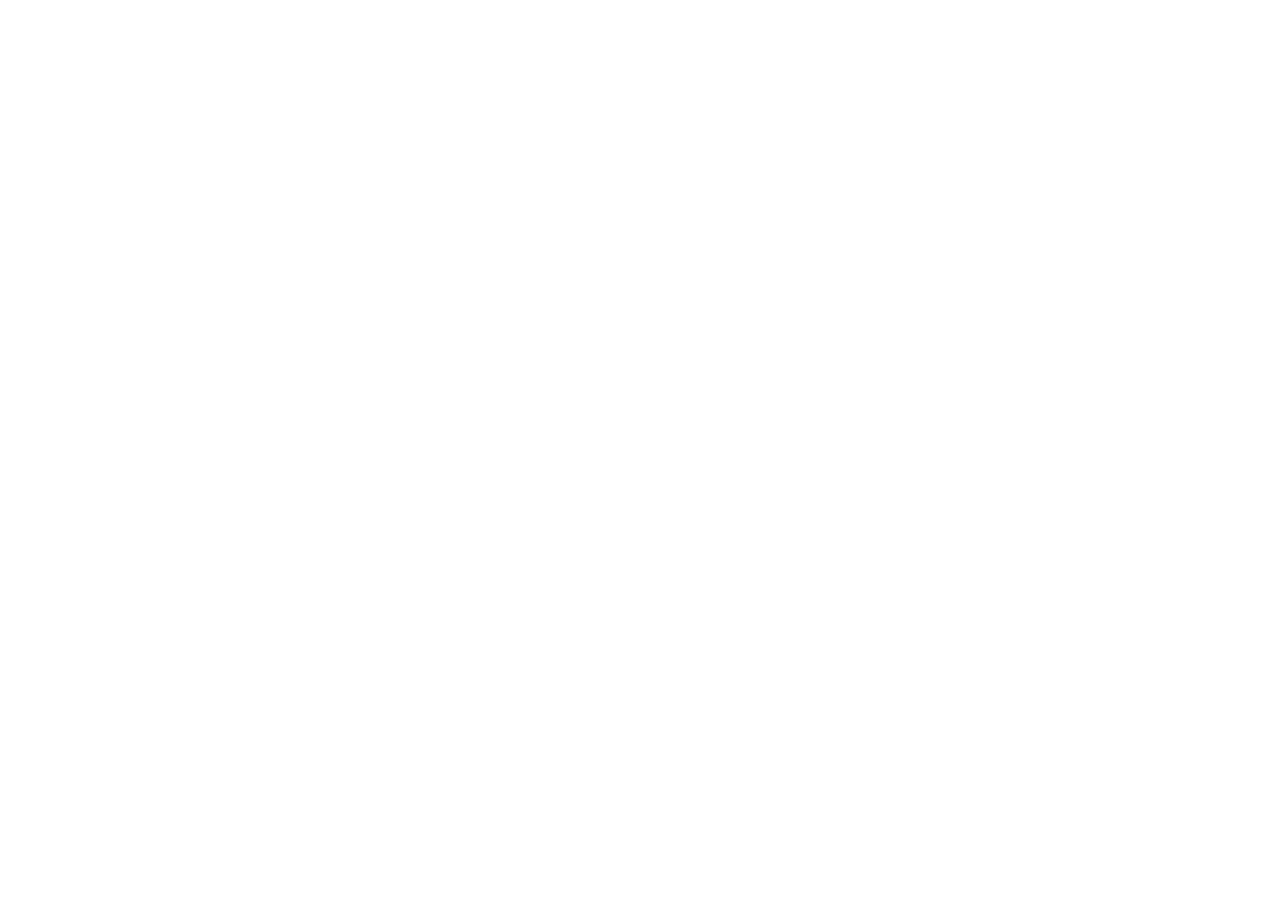
==== index.html @ 900e6003 "初始化项目" ====
<!DOCTYPE html>
<html lang="en">
<head>
    <meta charset="UTF-8">
    <meta http-equiv="X-UA-Compatible" content="IE=edge">
    <meta name="viewport" content="width=device-width, initial-scale=1.0">
    <title>index</title>
</head>
<body>
    
</body>
</html>
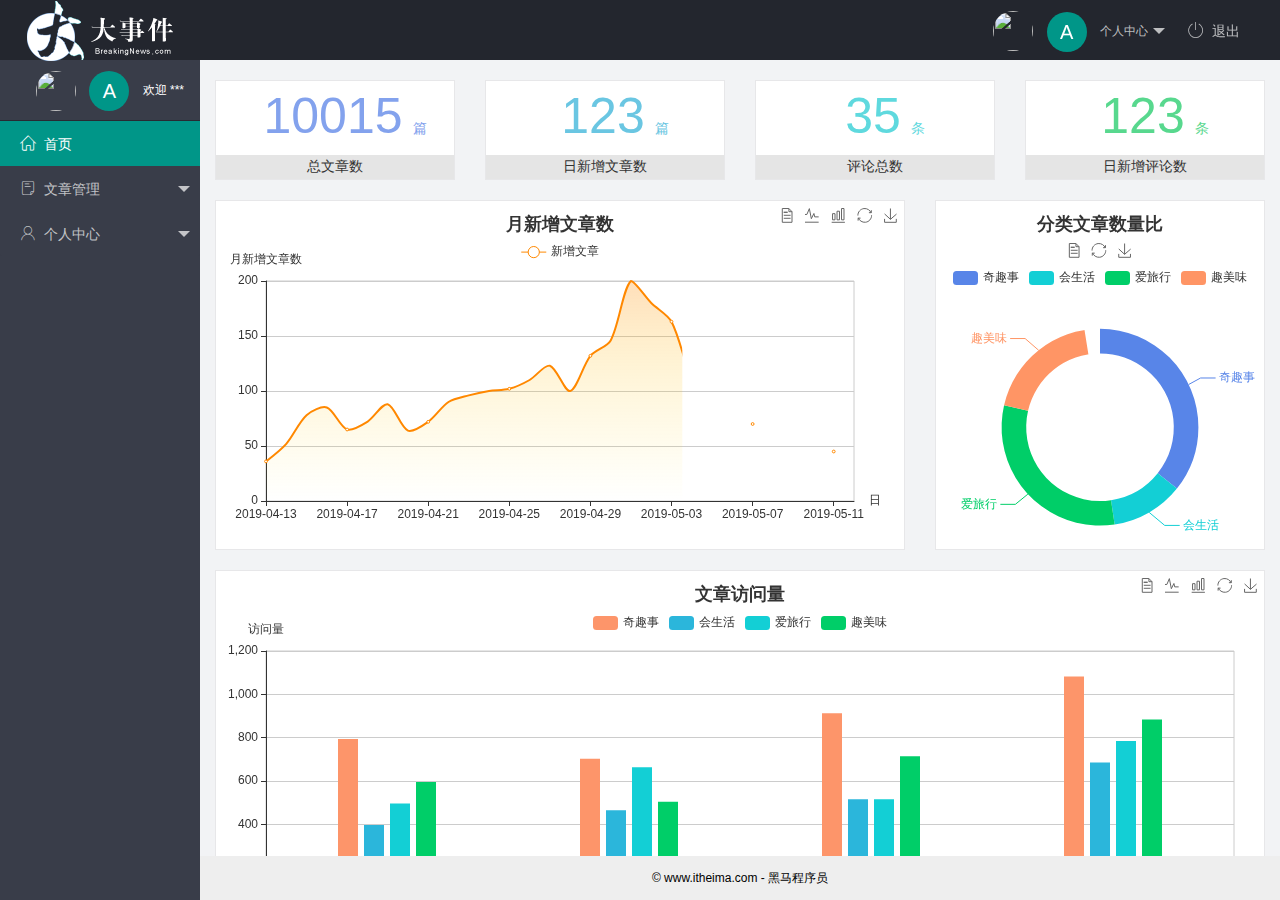
==== commit 14df0c44: "完成用户信息获取" ====
--- a/index.html
+++ b/index.html
@@ -1,12 +1,110 @@
 <!DOCTYPE html>
 <html lang="en">
+
 <head>
-    <meta charset="UTF-8">
-    <meta http-equiv="X-UA-Compatible" content="IE=edge">
-    <meta name="viewport" content="width=device-width, initial-scale=1.0">
-    <title>index</title>
+    <meta charset="UTF-8" />
+    <meta name="viewport" content="width=device-width, initial-scale=1.0" />
+    <title>后台主页</title>
+    <!-- 导入 layui 的样式表 -->
+    <link rel="stylesheet" href="/assets/lib/layui/css/layui.css" />
+    <!-- 引入自己的样式文件 -->
+    <link rel="stylesheet" href="./assets/css/index.css">
+    <!-- 导入第三方图标库 -->
+    <link rel="stylesheet" href="/assets/fonts/iconfont.css" />
 </head>
-<body>
-    
+
+<body class="layui-layout-body">
+    <div class="layui-layout layui-layout-admin">
+        <div class="layui-header">
+            <div class="layui-logo">
+                <img src="/assets/images/logo.png" alt="" />
+            </div>
+            <!-- 头部区域（可配合layui已有的水平导航） -->
+            <ul class="layui-nav layui-layout-right">
+                <li class="layui-nav-item">
+                    <!-- 右侧导航栏上面头像 -->
+                    <a href="javascript:;" class="userinfo">
+                        <img src="http://t.cn/RCzsdCq" class="layui-nav-img" />
+                        <span class="text-avatar">A</span>
+                        个人中心
+                    </a>
+                    <dl class="layui-nav-child">
+                        <dd><a href="">基本资料</a></dd>
+                        <dd><a href="">更换头像</a></dd>
+                        <dd><a href="">重置密码</a></dd>
+                    </dl>
+                </li>
+                <li class="layui-nav-item"><a href="javascript:;" id="exit"><span class="iconfont icon-tuichu"></span>退出</a></li>
+            </ul>
+        </div>
+
+        <div class="layui-side layui-bg-black">
+            <div class="layui-side-scroll">
+                <!-- 左侧侧边栏上面头像 -->
+                <div class="userinfo">
+                    <img src="http://t.cn/RCzsdCq" class="layui-nav-img" />
+                    <span class="text-avatar">A</span>
+                    <span id="welcome">欢迎 ***</span>
+                </div>
+                <!-- 左侧导航区域（可配合layui已有的垂直导航） -->
+                <ul class="layui-nav layui-nav-tree " lay-shrink='all'>
+                    <!-- layui-this 默认选中 -->
+                    <li class="layui-nav-item layui-this">
+                        <a href="./home/dashboard.html" target="fm"><span class="iconfont icon-home"></span>首页</a>
+                    </li>
+                    <li class="layui-nav-item">
+                        <a class="" href="javascript:;"><span class="iconfont icon-16"></span>文章管理</a>
+                        <dl class="layui-nav-child">
+                            <dd>
+                                <a href="javascript:;"><i class="layui-icon layui-icon-app"></i>文章类别</a>
+                            </dd>
+                            <dd>
+                                <a href="javascript:;"><i class="layui-icon layui-icon-template-1"></i>文章列表</a>
+                            </dd>
+                            <dd>
+                                <a href="javascript:;"><i class="layui-icon layui-icon-release"></i>发布文章</a>
+                            </dd>
+                        </dl>
+                    </li>
+                    <li class="layui-nav-item">
+                        <a href="javascript:;"><span class="iconfont icon-user"></span>个人中心</a>
+                        <dl class="layui-nav-child">
+                            <dd>
+                                <a href="javascript:;"><i class="layui-icon layui-icon-form"></i>基本资料</a>
+                            </dd>
+                            <dd>
+                                <a href="javascript:;"><i class="layui-icon layui-icon-face-surprised"></i>更换头像</a>
+                            </dd>
+                            <dd>
+                                <a href="javascript:;"><i class="layui-icon layui-icon-util"></i>重置密码</a>
+                            </dd>
+                        </dl>
+                    </li>
+                </ul>
+            </div>
+        </div>
+
+        <div class="layui-body">
+            <!-- 内容主体区域 -->
+            <!-- 指定默认的打开页面  ./home/dashboard.html-->
+            <iframe src="./home/dashboard.html" name="fm" frameborder="0"></iframe>
+        </div>
+
+        <div class="layui-footer">
+            <!-- 底部固定区域 -->
+            © www.itheima.com - 黑马程序员
+        </div>
+    </div>
+    <!-- 导入 layui 的JS文件 -->
+    <script src="/assets/lib/layui/layui.all.js"></script>
+    <!-- 导入 jQuery -->
+    <script src="./assets/lib/jquery.js"></script>
+    <!-- 导入baseAPI  -->
+    <script src="./assets/js/baseAPI.js"></script>
+    <!-- 调用身份信息过期配置 -->
+    <script src="./assets/js/locaSetTime.js"></script>
+    <!-- 导入自己的 js -->
+    <script src="./assets/js/index.js"></script>
 </body>
+
 </html>--- a/assets/lib/layui/css/layui.css
+++ b/assets/lib/layui/css/layui.css
@@ -0,0 +1,2 @@
+/** layui-v2.5.5 MIT License By https://www.layui.com */
+ .layui-inline,img{display:inline-block;vertical-align:middle}h1,h2,h3,h4,h5,h6{font-weight:400}.layui-edge,.layui-header,.layui-inline,.layui-main{position:relative}.layui-body,.layui-edge,.layui-elip{overflow:hidden}.layui-btn,.layui-edge,.layui-inline,img{vertical-align:middle}.layui-btn,.layui-disabled,.layui-icon,.layui-unselect{-moz-user-select:none;-webkit-user-select:none;-ms-user-select:none}.layui-elip,.layui-form-checkbox span,.layui-form-pane .layui-form-label{text-overflow:ellipsis;white-space:nowrap}.layui-breadcrumb,.layui-tree-btnGroup{visibility:hidden}blockquote,body,button,dd,div,dl,dt,form,h1,h2,h3,h4,h5,h6,input,li,ol,p,pre,td,textarea,th,ul{margin:0;padding:0;-webkit-tap-highlight-color:rgba(0,0,0,0)}a:active,a:hover{outline:0}img{border:none}li{list-style:none}table{border-collapse:collapse;border-spacing:0}h4,h5,h6{font-size:100%}button,input,optgroup,option,select,textarea{font-family:inherit;font-size:inherit;font-style:inherit;font-weight:inherit;outline:0}pre{white-space:pre-wrap;white-space:-moz-pre-wrap;white-space:-pre-wrap;white-space:-o-pre-wrap;word-wrap:break-word}body{line-height:24px;font:14px Helvetica Neue,Helvetica,PingFang SC,Tahoma,Arial,sans-serif}hr{height:1px;margin:10px 0;border:0;clear:both}a{color:#333;text-decoration:none}a:hover{color:#777}a cite{font-style:normal;*cursor:pointer}.layui-border-box,.layui-border-box *{box-sizing:border-box}.layui-box,.layui-box *{box-sizing:content-box}.layui-clear{clear:both;*zoom:1}.layui-clear:after{content:'\20';clear:both;*zoom:1;display:block;height:0}.layui-inline{*display:inline;*zoom:1}.layui-edge{display:inline-block;width:0;height:0;border-width:6px;border-style:dashed;border-color:transparent}.layui-edge-top{top:-4px;border-bottom-color:#999;border-bottom-style:solid}.layui-edge-right{border-left-color:#999;border-left-style:solid}.layui-edge-bottom{top:2px;border-top-color:#999;border-top-style:solid}.layui-edge-left{border-right-color:#999;border-right-style:solid}.layui-disabled,.layui-disabled:hover{color:#d2d2d2!important;cursor:not-allowed!important}.layui-circle{border-radius:100%}.layui-show{display:block!important}.layui-hide{display:none!important}@font-face{font-family:layui-icon;src:url(../font/iconfont.eot?v=250);src:url(../font/iconfont.eot?v=250#iefix) format('embedded-opentype'),url(../font/iconfont.woff2?v=250) format('woff2'),url(../font/iconfont.woff?v=250) format('woff'),url(../font/iconfont.ttf?v=250) format('truetype'),url(../font/iconfont.svg?v=250#layui-icon) format('svg')}.layui-icon{font-family:layui-icon!important;font-size:16px;font-style:normal;-webkit-font-smoothing:antialiased;-moz-osx-font-smoothing:grayscale}.layui-icon-reply-fill:before{content:"\e611"}.layui-icon-set-fill:before{content:"\e614"}.layui-icon-menu-fill:before{content:"\e60f"}.layui-icon-search:before{content:"\e615"}.layui-icon-share:before{content:"\e641"}.layui-icon-set-sm:before{content:"\e620"}.layui-icon-engine:before{content:"\e628"}.layui-icon-close:before{content:"\1006"}.layui-icon-close-fill:before{content:"\1007"}.layui-icon-chart-screen:before{content:"\e629"}.layui-icon-star:before{content:"\e600"}.layui-icon-circle-dot:before{content:"\e617"}.layui-icon-chat:before{content:"\e606"}.layui-icon-release:before{content:"\e609"}.layui-icon-list:before{content:"\e60a"}.layui-icon-chart:before{content:"\e62c"}.layui-icon-ok-circle:before{content:"\1005"}.layui-icon-layim-theme:before{content:"\e61b"}.layui-icon-table:before{content:"\e62d"}.layui-icon-right:before{content:"\e602"}.layui-icon-left:before{content:"\e603"}.layui-icon-cart-simple:before{content:"\e698"}.layui-icon-face-cry:before{content:"\e69c"}.layui-icon-face-smile:before{content:"\e6af"}.layui-icon-survey:before{content:"\e6b2"}.layui-icon-tree:before{content:"\e62e"}.layui-icon-upload-circle:before{content:"\e62f"}.layui-icon-add-circle:before{content:"\e61f"}.layui-icon-download-circle:before{content:"\e601"}.layui-icon-templeate-1:before{content:"\e630"}.layui-icon-util:before{content:"\e631"}.layui-icon-face-surprised:before{content:"\e664"}.layui-icon-edit:before{content:"\e642"}.layui-icon-speaker:before{content:"\e645"}.layui-icon-down:before{content:"\e61a"}.layui-icon-file:before{content:"\e621"}.layui-icon-layouts:before{content:"\e632"}.layui-icon-rate-half:before{content:"\e6c9"}.layui-icon-add-circle-fine:before{content:"\e608"}.layui-icon-prev-circle:before{content:"\e633"}.layui-icon-read:before{content:"\e705"}.layui-icon-404:before{content:"\e61c"}.layui-icon-carousel:before{content:"\e634"}.layui-icon-help:before{content:"\e607"}.layui-icon-code-circle:before{content:"\e635"}.layui-icon-water:before{content:"\e636"}.layui-icon-username:before{content:"\e66f"}.layui-icon-find-fill:before{content:"\e670"}.layui-icon-about:before{content:"\e60b"}.layui-icon-location:before{content:"\e715"}.layui-icon-up:before{content:"\e619"}.layui-icon-pause:before{content:"\e651"}.layui-icon-date:before{content:"\e637"}.layui-icon-layim-uploadfile:before{content:"\e61d"}.layui-icon-delete:before{content:"\e640"}.layui-icon-play:before{content:"\e652"}.layui-icon-top:before{content:"\e604"}.layui-icon-friends:before{content:"\e612"}.layui-icon-refresh-3:before{content:"\e9aa"}.layui-icon-ok:before{content:"\e605"}.layui-icon-layer:before{content:"\e638"}.layui-icon-face-smile-fine:before{content:"\e60c"}.layui-icon-dollar:before{content:"\e659"}.layui-icon-group:before{content:"\e613"}.layui-icon-layim-download:before{content:"\e61e"}.layui-icon-picture-fine:before{content:"\e60d"}.layui-icon-link:before{content:"\e64c"}.layui-icon-diamond:before{content:"\e735"}.layui-icon-log:before{content:"\e60e"}.layui-icon-rate-solid:before{content:"\e67a"}.layui-icon-fonts-del:before{content:"\e64f"}.layui-icon-unlink:before{content:"\e64d"}.layui-icon-fonts-clear:before{content:"\e639"}.layui-icon-triangle-r:before{content:"\e623"}.layui-icon-circle:before{content:"\e63f"}.layui-icon-radio:before{content:"\e643"}.layui-icon-align-center:before{content:"\e647"}.layui-icon-align-right:before{content:"\e648"}.layui-icon-align-left:before{content:"\e649"}.layui-icon-loading-1:before{content:"\e63e"}.layui-icon-return:before{content:"\e65c"}.layui-icon-fonts-strong:before{content:"\e62b"}.layui-icon-upload:before{content:"\e67c"}.layui-icon-dialogue:before{content:"\e63a"}.layui-icon-video:before{content:"\e6ed"}.layui-icon-headset:before{content:"\e6fc"}.layui-icon-cellphone-fine:before{content:"\e63b"}.layui-icon-add-1:before{content:"\e654"}.layui-icon-face-smile-b:before{content:"\e650"}.layui-icon-fonts-html:before{content:"\e64b"}.layui-icon-form:before{content:"\e63c"}.layui-icon-cart:before{content:"\e657"}.layui-icon-camera-fill:before{content:"\e65d"}.layui-icon-tabs:before{content:"\e62a"}.layui-icon-fonts-code:before{content:"\e64e"}.layui-icon-fire:before{content:"\e756"}.layui-icon-set:before{content:"\e716"}.layui-icon-fonts-u:before{content:"\e646"}.layui-icon-triangle-d:before{content:"\e625"}.layui-icon-tips:before{content:"\e702"}.layui-icon-picture:before{content:"\e64a"}.layui-icon-more-vertical:before{content:"\e671"}.layui-icon-flag:before{content:"\e66c"}.layui-icon-loading:before{content:"\e63d"}.layui-icon-fonts-i:before{content:"\e644"}.layui-icon-refresh-1:before{content:"\e666"}.layui-icon-rmb:before{content:"\e65e"}.layui-icon-home:before{content:"\e68e"}.layui-icon-user:before{content:"\e770"}.layui-icon-notice:before{content:"\e667"}.layui-icon-login-weibo:before{content:"\e675"}.layui-icon-voice:before{content:"\e688"}.layui-icon-upload-drag:before{content:"\e681"}.layui-icon-login-qq:before{content:"\e676"}.layui-icon-snowflake:before{content:"\e6b1"}.layui-icon-file-b:before{content:"\e655"}.layui-icon-template:before{content:"\e663"}.layui-icon-auz:before{content:"\e672"}.layui-icon-console:before{content:"\e665"}.layui-icon-app:before{content:"\e653"}.layui-icon-prev:before{content:"\e65a"}.layui-icon-website:before{content:"\e7ae"}.layui-icon-next:before{content:"\e65b"}.layui-icon-component:before{content:"\e857"}.layui-icon-more:before{content:"\e65f"}.layui-icon-login-wechat:before{content:"\e677"}.layui-icon-shrink-right:before{content:"\e668"}.layui-icon-spread-left:before{content:"\e66b"}.layui-icon-camera:before{content:"\e660"}.layui-icon-note:before{content:"\e66e"}.layui-icon-refresh:before{content:"\e669"}.layui-icon-female:before{content:"\e661"}.layui-icon-male:before{content:"\e662"}.layui-icon-password:before{content:"\e673"}.layui-icon-senior:before{content:"\e674"}.layui-icon-theme:before{content:"\e66a"}.layui-icon-tread:before{content:"\e6c5"}.layui-icon-praise:before{content:"\e6c6"}.layui-icon-star-fill:before{content:"\e658"}.layui-icon-rate:before{content:"\e67b"}.layui-icon-template-1:before{content:"\e656"}.layui-icon-vercode:before{content:"\e679"}.layui-icon-cellphone:before{content:"\e678"}.layui-icon-screen-full:before{content:"\e622"}.layui-icon-screen-restore:before{content:"\e758"}.layui-icon-cols:before{content:"\e610"}.layui-icon-export:before{content:"\e67d"}.layui-icon-print:before{content:"\e66d"}.layui-icon-slider:before{content:"\e714"}.layui-icon-addition:before{content:"\e624"}.layui-icon-subtraction:before{content:"\e67e"}.layui-icon-service:before{content:"\e626"}.layui-icon-transfer:before{content:"\e691"}.layui-main{width:1140px;margin:0 auto}.layui-header{z-index:1000;height:60px}.layui-header a:hover{transition:all .5s;-webkit-transition:all .5s}.layui-side{position:fixed;left:0;top:0;bottom:0;z-index:999;width:200px;overflow-x:hidden}.layui-side-scroll{position:relative;width:220px;height:100%;overflow-x:hidden}.layui-body{position:absolute;left:200px;right:0;top:0;bottom:0;z-index:998;width:auto;overflow-y:auto;box-sizing:border-box}.layui-layout-body{overflow:hidden}.layui-layout-admin .layui-header{background-color:#23262E}.layui-layout-admin .layui-side{top:60px;width:200px;overflow-x:hidden}.layui-layout-admin .layui-body{position:fixed;top:60px;bottom:44px}.layui-layout-admin .layui-main{width:auto;margin:0 15px}.layui-layout-admin .layui-footer{position:fixed;left:200px;right:0;bottom:0;height:44px;line-height:44px;padding:0 15px;background-color:#eee}.layui-layout-admin .layui-logo{position:absolute;left:0;top:0;width:200px;height:100%;line-height:60px;text-align:center;color:#009688;font-size:16px}.layui-layout-admin .layui-header .layui-nav{background:0 0}.layui-layout-left{position:absolute!important;left:200px;top:0}.layui-layout-right{position:absolute!important;right:0;top:0}.layui-container{position:relative;margin:0 auto;padding:0 15px;box-sizing:border-box}.layui-fluid{position:relative;margin:0 auto;padding:0 15px}.layui-row:after,.layui-row:before{content:'';display:block;clear:both}.layui-col-lg1,.layui-col-lg10,.layui-col-lg11,.layui-col-lg12,.layui-col-lg2,.layui-col-lg3,.layui-col-lg4,.layui-col-lg5,.layui-col-lg6,.layui-col-lg7,.layui-col-lg8,.layui-col-lg9,.layui-col-md1,.layui-col-md10,.layui-col-md11,.layui-col-md12,.layui-col-md2,.layui-col-md3,.layui-col-md4,.layui-col-md5,.layui-col-md6,.layui-col-md7,.layui-col-md8,.layui-col-md9,.layui-col-sm1,.layui-col-sm10,.layui-col-sm11,.layui-col-sm12,.layui-col-sm2,.layui-col-sm3,.layui-col-sm4,.layui-col-sm5,.layui-col-sm6,.layui-col-sm7,.layui-col-sm8,.layui-col-sm9,.layui-col-xs1,.layui-col-xs10,.layui-col-xs11,.layui-col-xs12,.layui-col-xs2,.layui-col-xs3,.layui-col-xs4,.layui-col-xs5,.layui-col-xs6,.layui-col-xs7,.layui-col-xs8,.layui-col-xs9{position:relative;display:block;box-sizing:border-box}.layui-col-xs1,.layui-col-xs10,.layui-col-xs11,.layui-col-xs12,.layui-col-xs2,.layui-col-xs3,.layui-col-xs4,.layui-col-xs5,.layui-col-xs6,.layui-col-xs7,.layui-col-xs8,.layui-col-xs9{float:left}.layui-col-xs1{width:8.33333333%}.layui-col-xs2{width:16.66666667%}.layui-col-xs3{width:25%}.layui-col-xs4{width:33.33333333%}.layui-col-xs5{width:41.66666667%}.layui-col-xs6{width:50%}.layui-col-xs7{width:58.33333333%}.layui-col-xs8{width:66.66666667%}.layui-col-xs9{width:75%}.layui-col-xs10{width:83.33333333%}.layui-col-xs11{width:91.66666667%}.layui-col-xs12{width:100%}.layui-col-xs-offset1{margin-left:8.33333333%}.layui-col-xs-offset2{margin-left:16.66666667%}.layui-col-xs-offset3{margin-left:25%}.layui-col-xs-offset4{margin-left:33.33333333%}.layui-col-xs-offset5{margin-left:41.66666667%}.layui-col-xs-offset6{margin-left:50%}.layui-col-xs-offset7{margin-left:58.33333333%}.layui-col-xs-offset8{margin-left:66.66666667%}.layui-col-xs-offset9{margin-left:75%}.layui-col-xs-offset10{margin-left:83.33333333%}.layui-col-xs-offset11{margin-left:91.66666667%}.layui-col-xs-offset12{margin-left:100%}@media screen and (max-width:768px){.layui-hide-xs{display:none!important}.layui-show-xs-block{display:block!important}.layui-show-xs-inline{display:inline!important}.layui-show-xs-inline-block{display:inline-block!important}}@media screen and (min-width:768px){.layui-container{width:750px}.layui-hide-sm{display:none!important}.layui-show-sm-block{display:block!important}.layui-show-sm-inline{display:inline!important}.layui-show-sm-inline-block{display:inline-block!important}.layui-col-sm1,.layui-col-sm10,.layui-col-sm11,.layui-col-sm12,.layui-col-sm2,.layui-col-sm3,.layui-col-sm4,.layui-col-sm5,.layui-col-sm6,.layui-col-sm7,.layui-col-sm8,.layui-col-sm9{float:left}.layui-col-sm1{width:8.33333333%}.layui-col-sm2{width:16.66666667%}.layui-col-sm3{width:25%}.layui-col-sm4{width:33.33333333%}.layui-col-sm5{width:41.66666667%}.layui-col-sm6{width:50%}.layui-col-sm7{width:58.33333333%}.layui-col-sm8{width:66.66666667%}.layui-col-sm9{width:75%}.layui-col-sm10{width:83.33333333%}.layui-col-sm11{width:91.66666667%}.layui-col-sm12{width:100%}.layui-col-sm-offset1{margin-left:8.33333333%}.layui-col-sm-offset2{margin-left:16.66666667%}.layui-col-sm-offset3{margin-left:25%}.layui-col-sm-offset4{margin-left:33.33333333%}.layui-col-sm-offset5{margin-left:41.66666667%}.layui-col-sm-offset6{margin-left:50%}.layui-col-sm-offset7{margin-left:58.33333333%}.layui-col-sm-offset8{margin-left:66.66666667%}.layui-col-sm-offset9{margin-left:75%}.layui-col-sm-offset10{margin-left:83.33333333%}.layui-col-sm-offset11{margin-left:91.66666667%}.layui-col-sm-offset12{margin-left:100%}}@media screen and (min-width:992px){.layui-container{width:970px}.layui-hide-md{display:none!important}.layui-show-md-block{display:block!important}.layui-show-md-inline{display:inline!important}.layui-show-md-inline-block{display:inline-block!important}.layui-col-md1,.layui-col-md10,.layui-col-md11,.layui-col-md12,.layui-col-md2,.layui-col-md3,.layui-col-md4,.layui-col-md5,.layui-col-md6,.layui-col-md7,.layui-col-md8,.layui-col-md9{float:left}.layui-col-md1{width:8.33333333%}.layui-col-md2{width:16.66666667%}.layui-col-md3{width:25%}.layui-col-md4{width:33.33333333%}.layui-col-md5{width:41.66666667%}.layui-col-md6{width:50%}.layui-col-md7{width:58.33333333%}.layui-col-md8{width:66.66666667%}.layui-col-md9{width:75%}.layui-col-md10{width:83.33333333%}.layui-col-md11{width:91.66666667%}.layui-col-md12{width:100%}.layui-col-md-offset1{margin-left:8.33333333%}.layui-col-md-offset2{margin-left:16.66666667%}.layui-col-md-offset3{margin-left:25%}.layui-col-md-offset4{margin-left:33.33333333%}.layui-col-md-offset5{margin-left:41.66666667%}.layui-col-md-offset6{margin-left:50%}.layui-col-md-offset7{margin-left:58.33333333%}.layui-col-md-offset8{margin-left:66.66666667%}.layui-col-md-offset9{margin-left:75%}.layui-col-md-offset10{margin-left:83.33333333%}.layui-col-md-offset11{margin-left:91.66666667%}.layui-col-md-offset12{margin-left:100%}}@media screen and (min-width:1200px){.layui-container{width:1170px}.layui-hide-lg{display:none!important}.layui-show-lg-block{display:block!important}.layui-show-lg-inline{display:inline!important}.layui-show-lg-inline-block{display:inline-block!important}.layui-col-lg1,.layui-col-lg10,.layui-col-lg11,.layui-col-lg12,.layui-col-lg2,.layui-col-lg3,.layui-col-lg4,.layui-col-lg5,.layui-col-lg6,.layui-col-lg7,.layui-col-lg8,.layui-col-lg9{float:left}.layui-col-lg1{width:8.33333333%}.layui-col-lg2{width:16.66666667%}.layui-col-lg3{width:25%}.layui-col-lg4{width:33.33333333%}.layui-col-lg5{width:41.66666667%}.layui-col-lg6{width:50%}.layui-col-lg7{width:58.33333333%}.layui-col-lg8{width:66.66666667%}.layui-col-lg9{width:75%}.layui-col-lg10{width:83.33333333%}.layui-col-lg11{width:91.66666667%}.layui-col-lg12{width:100%}.layui-col-lg-offset1{margin-left:8.33333333%}.layui-col-lg-offset2{margin-left:16.66666667%}.layui-col-lg-offset3{margin-left:25%}.layui-col-lg-offset4{margin-left:33.33333333%}.layui-col-lg-offset5{margin-left:41.66666667%}.layui-col-lg-offset6{margin-left:50%}.layui-col-lg-offset7{margin-left:58.33333333%}.layui-col-lg-offset8{margin-left:66.66666667%}.layui-col-lg-offset9{margin-left:75%}.layui-col-lg-offset10{margin-left:83.33333333%}.layui-col-lg-offset11{margin-left:91.66666667%}.layui-col-lg-offset12{margin-left:100%}}.layui-col-space1{margin:-.5px}.layui-col-space1>*{padding:.5px}.layui-col-space3{margin:-1.5px}.layui-col-space3>*{padding:1.5px}.layui-col-space5{margin:-2.5px}.layui-col-space5>*{padding:2.5px}.layui-col-space8{margin:-3.5px}.layui-col-space8>*{padding:3.5px}.layui-col-space10{margin:-5px}.layui-col-space10>*{padding:5px}.layui-col-space12{margin:-6px}.layui-col-space12>*{padding:6px}.layui-col-space15{margin:-7.5px}.layui-col-space15>*{padding:7.5px}.layui-col-space18{margin:-9px}.layui-col-space18>*{padding:9px}.layui-col-space20{margin:-10px}.layui-col-space20>*{padding:10px}.layui-col-space22{margin:-11px}.layui-col-space22>*{padding:11px}.layui-col-space25{margin:-12.5px}.layui-col-space25>*{padding:12.5px}.layui-col-space30{margin:-15px}.layui-col-space30>*{padding:15px}.layui-btn,.layui-input,.layui-select,.layui-textarea,.layui-upload-button{outline:0;-webkit-appearance:none;transition:all .3s;-webkit-transition:all .3s;box-sizing:border-box}.layui-elem-quote{margin-bottom:10px;padding:15px;line-height:22px;border-left:5px solid #009688;border-radius:0 2px 2px 0;background-color:#f2f2f2}.layui-quote-nm{border-style:solid;border-width:1px 1px 1px 5px;background:0 0}.layui-elem-field{margin-bottom:10px;padding:0;border-width:1px;border-style:solid}.layui-elem-field legend{margin-left:20px;padding:0 10px;font-size:20px;font-weight:300}.layui-field-title{margin:10px 0 20px;border-width:1px 0 0}.layui-field-box{padding:10px 15px}.layui-field-title .layui-field-box{padding:10px 0}.layui-progress{position:relative;height:6px;border-radius:20px;background-color:#e2e2e2}.layui-progress-bar{position:absolute;left:0;top:0;width:0;max-width:100%;height:6px;border-radius:20px;text-align:right;background-color:#5FB878;transition:all .3s;-webkit-transition:all .3s}.layui-progress-big,.layui-progress-big .layui-progress-bar{height:18px;line-height:18px}.layui-progress-text{position:relative;top:-20px;line-height:18px;font-size:12px;color:#666}.layui-progress-big .layui-progress-text{position:static;padding:0 10px;color:#fff}.layui-collapse{border-width:1px;border-style:solid;border-radius:2px}.layui-colla-content,.layui-colla-item{border-top-width:1px;border-top-style:solid}.layui-colla-item:first-child{border-top:none}.layui-colla-title{position:relative;height:42px;line-height:42px;padding:0 15px 0 35px;color:#333;background-color:#f2f2f2;cursor:pointer;font-size:14px;overflow:hidden}.layui-colla-content{display:none;padding:10px 15px;line-height:22px;color:#666}.layui-colla-icon{position:absolute;left:15px;top:0;font-size:14px}.layui-card{margin-bottom:15px;border-radius:2px;background-color:#fff;box-shadow:0 1px 2px 0 rgba(0,0,0,.05)}.layui-card:last-child{margin-bottom:0}.layui-card-header{position:relative;height:42px;line-height:42px;padding:0 15px;border-bottom:1px solid #f6f6f6;color:#333;border-radius:2px 2px 0 0;font-size:14px}.layui-bg-black,.layui-bg-blue,.layui-bg-cyan,.layui-bg-green,.layui-bg-orange,.layui-bg-red{color:#fff!important}.layui-card-body{position:relative;padding:10px 15px;line-height:24px}.layui-card-body[pad15]{padding:15px}.layui-card-body[pad20]{padding:20px}.layui-card-body .layui-table{margin:5px 0}.layui-card .layui-tab{margin:0}.layui-panel-window{position:relative;padding:15px;border-radius:0;border-top:5px solid #E6E6E6;background-color:#fff}.layui-auxiliar-moving{position:fixed;left:0;right:0;top:0;bottom:0;width:100%;height:100%;background:0 0;z-index:9999999999}.layui-form-label,.layui-form-mid,.layui-form-select,.layui-input-block,.layui-input-inline,.layui-textarea{position:relative}.layui-bg-red{background-color:#FF5722!important}.layui-bg-orange{background-color:#FFB800!important}.layui-bg-green{background-color:#009688!important}.layui-bg-cyan{background-color:#2F4056!important}.layui-bg-blue{background-color:#1E9FFF!important}.layui-bg-black{background-color:#393D49!important}.layui-bg-gray{background-color:#eee!important;color:#666!important}.layui-badge-rim,.layui-colla-content,.layui-colla-item,.layui-collapse,.layui-elem-field,.layui-form-pane .layui-form-item[pane],.layui-form-pane .layui-form-label,.layui-input,.layui-layedit,.layui-layedit-tool,.layui-quote-nm,.layui-select,.layui-tab-bar,.layui-tab-card,.layui-tab-title,.layui-tab-title .layui-this:after,.layui-textarea{border-color:#e6e6e6}.layui-timeline-item:before,hr{background-color:#e6e6e6}.layui-text{line-height:22px;font-size:14px;color:#666}.layui-text h1,.layui-text h2,.layui-text h3{font-weight:500;color:#333}.layui-text h1{font-size:30px}.layui-text h2{font-size:24px}.layui-text h3{font-size:18px}.layui-text a:not(.layui-btn){color:#01AAED}.layui-text a:not(.layui-btn):hover{text-decoration:underline}.layui-text ul{padding:5px 0 5px 15px}.layui-text ul li{margin-top:5px;list-style-type:disc}.layui-text em,.layui-word-aux{color:#999!important;padding:0 5px!important}.layui-btn{display:inline-block;height:38px;line-height:38px;padding:0 18px;background-color:#009688;color:#fff;white-space:nowrap;text-align:center;font-size:14px;border:none;border-radius:2px;cursor:pointer}.layui-btn:hover{opacity:.8;filter:alpha(opacity=80);color:#fff}.layui-btn:active{opacity:1;filter:alpha(opacity=100)}.layui-btn+.layui-btn{margin-left:10px}.layui-btn-container{font-size:0}.layui-btn-container .layui-btn{margin-right:10px;margin-bottom:10px}.layui-btn-container .layui-btn+.layui-btn{margin-left:0}.layui-table .layui-btn-container .layui-btn{margin-bottom:9px}.layui-btn-radius{border-radius:100px}.layui-btn .layui-icon{margin-right:3px;font-size:18px;vertical-align:bottom;vertical-align:middle\9}.layui-btn-primary{border:1px solid #C9C9C9;background-color:#fff;color:#555}.layui-btn-primary:hover{border-color:#009688;color:#333}.layui-btn-normal{background-color:#1E9FFF}.layui-btn-warm{background-color:#FFB800}.layui-btn-danger{background-color:#FF5722}.layui-btn-checked{background-color:#5FB878}.layui-btn-disabled,.layui-btn-disabled:active,.layui-btn-disabled:hover{border:1px solid #e6e6e6;background-color:#FBFBFB;color:#C9C9C9;cursor:not-allowed;opacity:1}.layui-btn-lg{height:44px;line-height:44px;padding:0 25px;font-size:16px}.layui-btn-sm{height:30px;line-height:30px;padding:0 10px;font-size:12px}.layui-btn-sm i{font-size:16px!important}.layui-btn-xs{height:22px;line-height:22px;padding:0 5px;font-size:12px}.layui-btn-xs i{font-size:14px!important}.layui-btn-group{display:inline-block;vertical-align:middle;font-size:0}.layui-btn-group .layui-btn{margin-left:0!important;margin-right:0!important;border-left:1px solid rgba(255,255,255,.5);border-radius:0}.layui-btn-group .layui-btn-primary{border-left:none}.layui-btn-group .layui-btn-primary:hover{border-color:#C9C9C9;color:#009688}.layui-btn-group .layui-btn:first-child{border-left:none;border-radius:2px 0 0 2px}.layui-btn-group .layui-btn-primary:first-child{border-left:1px solid #c9c9c9}.layui-btn-group .layui-btn:last-child{border-radius:0 2px 2px 0}.layui-btn-group .layui-btn+.layui-btn{margin-left:0}.layui-btn-group+.layui-btn-group{margin-left:10px}.layui-btn-fluid{width:100%}.layui-input,.layui-select,.layui-textarea{height:38px;line-height:1.3;line-height:38px\9;border-width:1px;border-style:solid;background-color:#fff;border-radius:2px}.layui-input::-webkit-input-placeholder,.layui-select::-webkit-input-placeholder,.layui-textarea::-webkit-input-placeholder{line-height:1.3}.layui-input,.layui-textarea{display:block;width:100%;padding-left:10px}.layui-input:hover,.layui-textarea:hover{border-color:#D2D2D2!important}.layui-input:focus,.layui-textarea:focus{border-color:#C9C9C9!important}.layui-textarea{min-height:100px;height:auto;line-height:20px;padding:6px 10px;resize:vertical}.layui-select{padding:0 10px}.layui-form input[type=checkbox],.layui-form input[type=radio],.layui-form select{display:none}.layui-form [lay-ignore]{display:initial}.layui-form-item{margin-bottom:15px;clear:both;*zoom:1}.layui-form-item:after{content:'\20';clear:both;*zoom:1;display:block;height:0}.layui-form-label{float:left;display:block;padding:9px 15px;width:80px;font-weight:400;line-height:20px;text-align:right}.layui-form-label-col{display:block;float:none;padding:9px 0;line-height:20px;text-align:left}.layui-form-item .layui-inline{margin-bottom:5px;margin-right:10px}.layui-input-block{margin-left:110px;min-height:36px}.layui-input-inline{display:inline-block;vertical-align:middle}.layui-form-item .layui-input-inline{float:left;width:190px;margin-right:10px}.layui-form-text .layui-input-inline{width:auto}.layui-form-mid{float:left;display:block;padding:9px 0!important;line-height:20px;margin-right:10px}.layui-form-danger+.layui-form-select .layui-input,.layui-form-danger:focus{border-color:#FF5722!important}.layui-form-select .layui-input{padding-right:30px;cursor:pointer}.layui-form-select .layui-edge{position:absolute;right:10px;top:50%;margin-top:-3px;cursor:pointer;border-width:6px;border-top-color:#c2c2c2;border-top-style:solid;transition:all .3s;-webkit-transition:all .3s}.layui-form-select dl{display:none;position:absolute;left:0;top:42px;padding:5px 0;z-index:899;min-width:100%;border:1px solid #d2d2d2;max-height:300px;overflow-y:auto;background-color:#fff;border-radius:2px;box-shadow:0 2px 4px rgba(0,0,0,.12);box-sizing:border-box}.layui-form-select dl dd,.layui-form-select dl dt{padding:0 10px;line-height:36px;white-space:nowrap;overflow:hidden;text-overflow:ellipsis}.layui-form-select dl dt{font-size:12px;color:#999}.layui-form-select dl dd{cursor:pointer}.layui-form-select dl dd:hover{background-color:#f2f2f2;-webkit-transition:.5s all;transition:.5s all}.layui-form-select .layui-select-group dd{padding-left:20px}.layui-form-select dl dd.layui-select-tips{padding-left:10px!important;color:#999}.layui-form-select dl dd.layui-this{background-color:#5FB878;color:#fff}.layui-form-checkbox,.layui-form-select dl dd.layui-disabled{background-color:#fff}.layui-form-selected dl{display:block}.layui-form-checkbox,.layui-form-checkbox *,.layui-form-switch{display:inline-block;vertical-align:middle}.layui-form-selected .layui-edge{margin-top:-9px;-webkit-transform:rotate(180deg);transform:rotate(180deg);margin-top:-3px\9}:root .layui-form-selected .layui-edge{margin-top:-9px\0/IE9}.layui-form-selectup dl{top:auto;bottom:42px}.layui-select-none{margin:5px 0;text-align:center;color:#999}.layui-select-disabled .layui-disabled{border-color:#eee!important}.layui-select-disabled .layui-edge{border-top-color:#d2d2d2}.layui-form-checkbox{position:relative;height:30px;line-height:30px;margin-right:10px;padding-right:30px;cursor:pointer;font-size:0;-webkit-transition:.1s linear;transition:.1s linear;box-sizing:border-box}.layui-form-checkbox span{padding:0 10px;height:100%;font-size:14px;border-radius:2px 0 0 2px;background-color:#d2d2d2;color:#fff;overflow:hidden}.layui-form-checkbox:hover span{background-color:#c2c2c2}.layui-form-checkbox i{position:absolute;right:0;top:0;width:30px;height:28px;border:1px solid #d2d2d2;border-left:none;border-radius:0 2px 2px 0;color:#fff;font-size:20px;text-align:center}.layui-form-checkbox:hover i{border-color:#c2c2c2;color:#c2c2c2}.layui-form-checked,.layui-form-checked:hover{border-color:#5FB878}.layui-form-checked span,.layui-form-checked:hover span{background-color:#5FB878}.layui-form-checked i,.layui-form-checked:hover i{color:#5FB878}.layui-form-item .layui-form-checkbox{margin-top:4px}.layui-form-checkbox[lay-skin=primary]{height:auto!important;line-height:normal!important;min-width:18px;min-height:18px;border:none!important;margin-right:0;padding-left:28px;padding-right:0;background:0 0}.layui-form-checkbox[lay-skin=primary] span{padding-left:0;padding-right:15px;line-height:18px;background:0 0;color:#666}.layui-form-checkbox[lay-skin=primary] i{right:auto;left:0;width:16px;height:16px;line-height:16px;border:1px solid #d2d2d2;font-size:12px;border-radius:2px;background-color:#fff;-webkit-transition:.1s linear;transition:.1s linear}.layui-form-checkbox[lay-skin=primary]:hover i{border-color:#5FB878;color:#fff}.layui-form-checked[lay-skin=primary] i{border-color:#5FB878!important;background-color:#5FB878;color:#fff}.layui-checkbox-disbaled[lay-skin=primary] span{background:0 0!important;color:#c2c2c2}.layui-checkbox-disbaled[lay-skin=primary]:hover i{border-color:#d2d2d2}.layui-form-item .layui-form-checkbox[lay-skin=primary]{margin-top:10px}.layui-form-switch{position:relative;height:22px;line-height:22px;min-width:35px;padding:0 5px;margin-top:8px;border:1px solid #d2d2d2;border-radius:20px;cursor:pointer;background-color:#fff;-webkit-transition:.1s linear;transition:.1s linear}.layui-form-switch i{position:absolute;left:5px;top:3px;width:16px;height:16px;border-radius:20px;background-color:#d2d2d2;-webkit-transition:.1s linear;transition:.1s linear}.layui-form-switch em{position:relative;top:0;width:25px;margin-left:21px;padding:0!important;text-align:center!important;color:#999!important;font-style:normal!important;font-size:12px}.layui-form-onswitch{border-color:#5FB878;background-color:#5FB878}.layui-checkbox-disbaled,.layui-checkbox-disbaled i{border-color:#e2e2e2!important}.layui-form-onswitch i{left:100%;margin-left:-21px;background-color:#fff}.layui-form-onswitch em{margin-left:5px;margin-right:21px;color:#fff!important}.layui-checkbox-disbaled span{background-color:#e2e2e2!important}.layui-checkbox-disbaled:hover i{color:#fff!important}[lay-radio]{display:none}.layui-form-radio,.layui-form-radio *{display:inline-block;vertical-align:middle}.layui-form-radio{line-height:28px;margin:6px 10px 0 0;padding-right:10px;cursor:pointer;font-size:0}.layui-form-radio *{font-size:14px}.layui-form-radio>i{margin-right:8px;font-size:22px;color:#c2c2c2}.layui-form-radio>i:hover,.layui-form-radioed>i{color:#5FB878}.layui-radio-disbaled>i{color:#e2e2e2!important}.layui-form-pane .layui-form-label{width:110px;padding:8px 15px;height:38px;line-height:20px;border-width:1px;border-style:solid;border-radius:2px 0 0 2px;text-align:center;background-color:#FBFBFB;overflow:hidden;box-sizing:border-box}.layui-form-pane .layui-input-inline{margin-left:-1px}.layui-form-pane .layui-input-block{margin-left:110px;left:-1px}.layui-form-pane .layui-input{border-radius:0 2px 2px 0}.layui-form-pane .layui-form-text .layui-form-label{float:none;width:100%;border-radius:2px;box-sizing:border-box;text-align:left}.layui-form-pane .layui-form-text .layui-input-inline{display:block;margin:0;top:-1px;clear:both}.layui-form-pane .layui-form-text .layui-input-block{margin:0;left:0;top:-1px}.layui-form-pane .layui-form-text .layui-textarea{min-height:100px;border-radius:0 0 2px 2px}.layui-form-pane .layui-form-checkbox{margin:4px 0 4px 10px}.layui-form-pane .layui-form-radio,.layui-form-pane .layui-form-switch{margin-top:6px;margin-left:10px}.layui-form-pane .layui-form-item[pane]{position:relative;border-width:1px;border-style:solid}.layui-form-pane .layui-form-item[pane] .layui-form-label{position:absolute;left:0;top:0;height:100%;border-width:0 1px 0 0}.layui-form-pane .layui-form-item[pane] .layui-input-inline{margin-left:110px}@media screen and (max-width:450px){.layui-form-item .layui-form-label{text-overflow:ellipsis;overflow:hidden;white-space:nowrap}.layui-form-item .layui-inline{display:block;margin-right:0;margin-bottom:20px;clear:both}.layui-form-item .layui-inline:after{content:'\20';clear:both;display:block;height:0}.layui-form-item .layui-input-inline{display:block;float:none;left:-3px;width:auto;margin:0 0 10px 112px}.layui-form-item .layui-input-inline+.layui-form-mid{margin-left:110px;top:-5px;padding:0}.layui-form-item .layui-form-checkbox{margin-right:5px;margin-bottom:5px}}.layui-layedit{border-width:1px;border-style:solid;border-radius:2px}.layui-layedit-tool{padding:3px 5px;border-bottom-width:1px;border-bottom-style:solid;font-size:0}.layedit-tool-fixed{position:fixed;top:0;border-top:1px solid #e2e2e2}.layui-layedit-tool .layedit-tool-mid,.layui-layedit-tool .layui-icon{display:inline-block;vertical-align:middle;text-align:center;font-size:14px}.layui-layedit-tool .layui-icon{position:relative;width:32px;height:30px;line-height:30px;margin:3px 5px;color:#777;cursor:pointer;border-radius:2px}.layui-layedit-tool .layui-icon:hover{color:#393D49}.layui-layedit-tool .layui-icon:active{color:#000}.layui-layedit-tool .layedit-tool-active{background-color:#e2e2e2;color:#000}.layui-layedit-tool .layui-disabled,.layui-layedit-tool .layui-disabled:hover{color:#d2d2d2;cursor:not-allowed}.layui-layedit-tool .layedit-tool-mid{width:1px;height:18px;margin:0 10px;background-color:#d2d2d2}.layedit-tool-html{width:50px!important;font-size:30px!important}.layedit-tool-b,.layedit-tool-code,.layedit-tool-help{font-size:16px!important}.layedit-tool-d,.layedit-tool-face,.layedit-tool-image,.layedit-tool-unlink{font-size:18px!important}.layedit-tool-image input{position:absolute;font-size:0;left:0;top:0;width:100%;height:100%;opacity:.01;filter:Alpha(opacity=1);cursor:pointer}.layui-layedit-iframe iframe{display:block;width:100%}#LAY_layedit_code{overflow:hidden}.layui-laypage{display:inline-block;*display:inline;*zoom:1;vertical-align:middle;margin:10px 0;font-size:0}.layui-laypage>a:first-child,.layui-laypage>a:first-child em{border-radius:2px 0 0 2px}.layui-laypage>a:last-child,.layui-laypage>a:last-child em{border-radius:0 2px 2px 0}.layui-laypage>:first-child{margin-left:0!important}.layui-laypage>:last-child{margin-right:0!important}.layui-laypage a,.layui-laypage button,.layui-laypage input,.layui-laypage select,.layui-laypage span{border:1px solid #e2e2e2}.layui-laypage a,.layui-laypage span{display:inline-block;*display:inline;*zoom:1;vertical-align:middle;padding:0 15px;height:28px;line-height:28px;margin:0 -1px 5px 0;background-color:#fff;color:#333;font-size:12px}.layui-flow-more a *,.layui-laypage input,.layui-table-view select[lay-ignore]{display:inline-block}.layui-laypage a:hover{color:#009688}.layui-laypage em{font-style:normal}.layui-laypage .layui-laypage-spr{color:#999;font-weight:700}.layui-laypage a{text-decoration:none}.layui-laypage .layui-laypage-curr{position:relative}.layui-laypage .layui-laypage-curr em{position:relative;color:#fff}.layui-laypage .layui-laypage-curr .layui-laypage-em{position:absolute;left:-1px;top:-1px;padding:1px;width:100%;height:100%;background-color:#009688}.layui-laypage-em{border-radius:2px}.layui-laypage-next em,.layui-laypage-prev em{font-family:Sim sun;font-size:16px}.layui-laypage .layui-laypage-count,.layui-laypage .layui-laypage-limits,.layui-laypage .layui-laypage-refresh,.layui-laypage .layui-laypage-skip{margin-left:10px;margin-right:10px;padding:0;border:none}.layui-laypage .layui-laypage-limits,.layui-laypage .layui-laypage-refresh{vertical-align:top}.layui-laypage .layui-laypage-refresh i{font-size:18px;cursor:pointer}.layui-laypage select{height:22px;padding:3px;border-radius:2px;cursor:pointer}.layui-laypage .layui-laypage-skip{height:30px;line-height:30px;color:#999}.layui-laypage button,.layui-laypage input{height:30px;line-height:30px;border-radius:2px;vertical-align:top;background-color:#fff;box-sizing:border-box}.layui-laypage input{width:40px;margin:0 10px;padding:0 3px;text-align:center}.layui-laypage input:focus,.layui-laypage select:focus{border-color:#009688!important}.layui-laypage button{margin-left:10px;padding:0 10px;cursor:pointer}.layui-table,.layui-table-view{margin:10px 0}.layui-flow-more{margin:10px 0;text-align:center;color:#999;font-size:14px}.layui-flow-more a{height:32px;line-height:32px}.layui-flow-more a *{vertical-align:top}.layui-flow-more a cite{padding:0 20px;border-radius:3px;background-color:#eee;color:#333;font-style:normal}.layui-flow-more a cite:hover{opacity:.8}.layui-flow-more a i{font-size:30px;color:#737383}.layui-table{width:100%;background-color:#fff;color:#666}.layui-table tr{transition:all .3s;-webkit-transition:all .3s}.layui-table th{text-align:left;font-weight:400}.layui-table tbody tr:hover,.layui-table thead tr,.layui-table-click,.layui-table-header,.layui-table-hover,.layui-table-mend,.layui-table-patch,.layui-table-tool,.layui-table-total,.layui-table-total tr,.layui-table[lay-even] tr:nth-child(even){background-color:#f2f2f2}.layui-table td,.layui-table th,.layui-table-col-set,.layui-table-fixed-r,.layui-table-grid-down,.layui-table-header,.layui-table-page,.layui-table-tips-main,.layui-table-tool,.layui-table-total,.layui-table-view,.layui-table[lay-skin=line],.layui-table[lay-skin=row]{border-width:1px;border-style:solid;border-color:#e6e6e6}.layui-table td,.layui-table th{position:relative;padding:9px 15px;min-height:20px;line-height:20px;font-size:14px}.layui-table[lay-skin=line] td,.layui-table[lay-skin=line] th{border-width:0 0 1px}.layui-table[lay-skin=row] td,.layui-table[lay-skin=row] th{border-width:0 1px 0 0}.layui-table[lay-skin=nob] td,.layui-table[lay-skin=nob] th{border:none}.layui-table img{max-width:100px}.layui-table[lay-size=lg] td,.layui-table[lay-size=lg] th{padding:15px 30px}.layui-table-view .layui-table[lay-size=lg] .layui-table-cell{height:40px;line-height:40px}.layui-table[lay-size=sm] td,.layui-table[lay-size=sm] th{font-size:12px;padding:5px 10px}.layui-table-view .layui-table[lay-size=sm] .layui-table-cell{height:20px;line-height:20px}.layui-table[lay-data]{display:none}.layui-table-box{position:relative;overflow:hidden}.layui-table-view .layui-table{position:relative;width:auto;margin:0}.layui-table-view .layui-table[lay-skin=line]{border-width:0 1px 0 0}.layui-table-view .layui-table[lay-skin=row]{border-width:0 0 1px}.layui-table-view .layui-table td,.layui-table-view .layui-table th{padding:5px 0;border-top:none;border-left:none}.layui-table-view .layui-table th.layui-unselect .layui-table-cell span{cursor:pointer}.layui-table-view .layui-table td{cursor:default}.layui-table-view .layui-table td[data-edit=text]{cursor:text}.layui-table-view .layui-form-checkbox[lay-skin=primary] i{width:18px;height:18px}.layui-table-view .layui-form-radio{line-height:0;padding:0}.layui-table-view .layui-form-radio>i{margin:0;font-size:20px}.layui-table-init{position:absolute;left:0;top:0;width:100%;height:100%;text-align:center;z-index:110}.layui-table-init .layui-icon{position:absolute;left:50%;top:50%;margin:-15px 0 0 -15px;font-size:30px;color:#c2c2c2}.layui-table-header{border-width:0 0 1px;overflow:hidden}.layui-table-header .layui-table{margin-bottom:-1px}.layui-table-tool .layui-inline[lay-event]{position:relative;width:26px;height:26px;padding:5px;line-height:16px;margin-right:10px;text-align:center;color:#333;border:1px solid #ccc;cursor:pointer;-webkit-transition:.5s all;transition:.5s all}.layui-table-tool .layui-inline[lay-event]:hover{border:1px solid #999}.layui-table-tool-temp{padding-right:120px}.layui-table-tool-self{position:absolute;right:17px;top:10px}.layui-table-tool .layui-table-tool-self .layui-inline[lay-event]{margin:0 0 0 10px}.layui-table-tool-panel{position:absolute;top:29px;left:-1px;padding:5px 0;min-width:150px;min-height:40px;border:1px solid #d2d2d2;text-align:left;overflow-y:auto;background-color:#fff;box-shadow:0 2px 4px rgba(0,0,0,.12)}.layui-table-cell,.layui-table-tool-panel li{overflow:hidden;text-overflow:ellipsis;white-space:nowrap}.layui-table-tool-panel li{padding:0 10px;line-height:30px;-webkit-transition:.5s all;transition:.5s all}.layui-table-tool-panel li .layui-form-checkbox[lay-skin=primary]{width:100%;padding-left:28px}.layui-table-tool-panel li:hover{background-color:#f2f2f2}.layui-table-tool-panel li .layui-form-checkbox[lay-skin=primary] i{position:absolute;left:0;top:0}.layui-table-tool-panel li .layui-form-checkbox[lay-skin=primary] span{padding:0}.layui-table-tool .layui-table-tool-self .layui-table-tool-panel{left:auto;right:-1px}.layui-table-col-set{position:absolute;right:0;top:0;width:20px;height:100%;border-width:0 0 0 1px;background-color:#fff}.layui-table-sort{width:10px;height:20px;margin-left:5px;cursor:pointer!important}.layui-table-sort .layui-edge{position:absolute;left:5px;border-width:5px}.layui-table-sort .layui-table-sort-asc{top:3px;border-top:none;border-bottom-style:solid;border-bottom-color:#b2b2b2}.layui-table-sort .layui-table-sort-asc:hover{border-bottom-color:#666}.layui-table-sort .layui-table-sort-desc{bottom:5px;border-bottom:none;border-top-style:solid;border-top-color:#b2b2b2}.layui-table-sort .layui-table-sort-desc:hover{border-top-color:#666}.layui-table-sort[lay-sort=asc] .layui-table-sort-asc{border-bottom-color:#000}.layui-table-sort[lay-sort=desc] .layui-table-sort-desc{border-top-color:#000}.layui-table-cell{height:28px;line-height:28px;padding:0 15px;position:relative;box-sizing:border-box}.layui-table-cell .layui-form-checkbox[lay-skin=primary]{top:-1px;padding:0}.layui-table-cell .layui-table-link{color:#01AAED}.laytable-cell-checkbox,.laytable-cell-numbers,.laytable-cell-radio,.laytable-cell-space{padding:0;text-align:center}.layui-table-body{position:relative;overflow:auto;margin-right:-1px;margin-bottom:-1px}.layui-table-body .layui-none{line-height:26px;padding:15px;text-align:center;color:#999}.layui-table-fixed{position:absolute;left:0;top:0;z-index:101}.layui-table-fixed .layui-table-body{overflow:hidden}.layui-table-fixed-l{box-shadow:0 -1px 8px rgba(0,0,0,.08)}.layui-table-fixed-r{left:auto;right:-1px;border-width:0 0 0 1px;box-shadow:-1px 0 8px rgba(0,0,0,.08)}.layui-table-fixed-r .layui-table-header{position:relative;overflow:visible}.layui-table-mend{position:absolute;right:-49px;top:0;height:100%;width:50px}.layui-table-tool{position:relative;z-index:890;width:100%;min-height:50px;line-height:30px;padding:10px 15px;border-width:0 0 1px}.layui-table-tool .layui-btn-container{margin-bottom:-10px}.layui-table-page,.layui-table-total{border-width:1px 0 0;margin-bottom:-1px;overflow:hidden}.layui-table-page{position:relative;width:100%;padding:7px 7px 0;height:41px;font-size:12px;white-space:nowrap}.layui-table-page>div{height:26px}.layui-table-page .layui-laypage{margin:0}.layui-table-page .layui-laypage a,.layui-table-page .layui-laypage span{height:26px;line-height:26px;margin-bottom:10px;border:none;background:0 0}.layui-table-page .layui-laypage a,.layui-table-page .layui-laypage span.layui-laypage-curr{padding:0 12px}.layui-table-page .layui-laypage span{margin-left:0;padding:0}.layui-table-page .layui-laypage .layui-laypage-prev{margin-left:-7px!important}.layui-table-page .layui-laypage .layui-laypage-curr .layui-laypage-em{left:0;top:0;padding:0}.layui-table-page .layui-laypage button,.layui-table-page .layui-laypage input{height:26px;line-height:26px}.layui-table-page .layui-laypage input{width:40px}.layui-table-page .layui-laypage button{padding:0 10px}.layui-table-page select{height:18px}.layui-table-patch .layui-table-cell{padding:0;width:30px}.layui-table-edit{position:absolute;left:0;top:0;width:100%;height:100%;padding:0 14px 1px;border-radius:0;box-shadow:1px 1px 20px rgba(0,0,0,.15)}.layui-table-edit:focus{border-color:#5FB878!important}select.layui-table-edit{padding:0 0 0 10px;border-color:#C9C9C9}.layui-table-view .layui-form-checkbox,.layui-table-view .layui-form-radio,.layui-table-view .layui-form-switch{top:0;margin:0;box-sizing:content-box}.layui-table-view .layui-form-checkbox{top:-1px;height:26px;line-height:26px}.layui-table-view .layui-form-checkbox i{height:26px}.layui-table-grid .layui-table-cell{overflow:visible}.layui-table-grid-down{position:absolute;top:0;right:0;width:26px;height:100%;padding:5px 0;border-width:0 0 0 1px;text-align:center;background-color:#fff;color:#999;cursor:pointer}.layui-table-grid-down .layui-icon{position:absolute;top:50%;left:50%;margin:-8px 0 0 -8px}.layui-table-grid-down:hover{background-color:#fbfbfb}body .layui-table-tips .layui-layer-content{background:0 0;padding:0;box-shadow:0 1px 6px rgba(0,0,0,.12)}.layui-table-tips-main{margin:-44px 0 0 -1px;max-height:150px;padding:8px 15px;font-size:14px;overflow-y:scroll;background-color:#fff;color:#666}.layui-table-tips-c{position:absolute;right:-3px;top:-13px;width:20px;height:20px;padding:3px;cursor:pointer;background-color:#666;border-radius:50%;color:#fff}.layui-table-tips-c:hover{background-color:#777}.layui-table-tips-c:before{position:relative;right:-2px}.layui-upload-file{display:none!important;opacity:.01;filter:Alpha(opacity=1)}.layui-upload-drag,.layui-upload-form,.layui-upload-wrap{display:inline-block}.layui-upload-list{margin:10px 0}.layui-upload-choose{padding:0 10px;color:#999}.layui-upload-drag{position:relative;padding:30px;border:1px dashed #e2e2e2;background-color:#fff;text-align:center;cursor:pointer;color:#999}.layui-upload-drag .layui-icon{font-size:50px;color:#009688}.layui-upload-drag[lay-over]{border-color:#009688}.layui-upload-iframe{position:absolute;width:0;height:0;border:0;visibility:hidden}.layui-upload-wrap{position:relative;vertical-align:middle}.layui-upload-wrap .layui-upload-file{display:block!important;position:absolute;left:0;top:0;z-index:10;font-size:100px;width:100%;height:100%;opacity:.01;filter:Alpha(opacity=1);cursor:pointer}.layui-transfer-active,.layui-transfer-box{display:inline-block;vertical-align:middle}.layui-transfer-box,.layui-transfer-header,.layui-transfer-search{border-width:0;border-style:solid;border-color:#e6e6e6}.layui-transfer-box{position:relative;border-width:1px;width:200px;height:360px;border-radius:2px;background-color:#fff}.layui-transfer-box .layui-form-checkbox{width:100%;margin:0!important}.layui-transfer-header{height:38px;line-height:38px;padding:0 10px;border-bottom-width:1px}.layui-transfer-search{position:relative;padding:10px;border-bottom-width:1px}.layui-transfer-search .layui-input{height:32px;padding-left:30px;font-size:12px}.layui-transfer-search .layui-icon-search{position:absolute;left:20px;top:50%;margin-top:-8px;color:#666}.layui-transfer-active{margin:0 15px}.layui-transfer-active .layui-btn{display:block;margin:0;padding:0 15px;background-color:#5FB878;border-color:#5FB878;color:#fff}.layui-transfer-active .layui-btn-disabled{background-color:#FBFBFB;border-color:#e6e6e6;color:#C9C9C9}.layui-transfer-active .layui-btn:first-child{margin-bottom:15px}.layui-transfer-active .layui-btn .layui-icon{margin:0;font-size:14px!important}.layui-transfer-data{padding:5px 0;overflow:auto}.layui-transfer-data li{height:32px;line-height:32px;padding:0 10px}.layui-transfer-data li:hover{background-color:#f2f2f2;transition:.5s all}.layui-transfer-data .layui-none{padding:15px 10px;text-align:center;color:#999}.layui-nav{position:relative;padding:0 20px;background-color:#393D49;color:#fff;border-radius:2px;font-size:0;box-sizing:border-box}.layui-nav *{font-size:14px}.layui-nav .layui-nav-item{position:relative;display:inline-block;*display:inline;*zoom:1;vertical-align:middle;line-height:60px}.layui-nav .layui-nav-item a{display:block;padding:0 20px;color:#fff;color:rgba(255,255,255,.7);transition:all .3s;-webkit-transition:all .3s}.layui-nav .layui-this:after,.layui-nav-bar,.layui-nav-tree .layui-nav-itemed:after{position:absolute;left:0;top:0;width:0;height:5px;background-color:#5FB878;transition:all .2s;-webkit-transition:all .2s}.layui-nav-bar{z-index:1000}.layui-nav .layui-nav-item a:hover,.layui-nav .layui-this a{color:#fff}.layui-nav .layui-this:after{content:'';top:auto;bottom:0;width:100%}.layui-nav-img{width:30px;height:30px;margin-right:10px;border-radius:50%}.layui-nav .layui-nav-more{content:'';width:0;height:0;border-style:solid dashed dashed;border-color:#fff transparent transparent;overflow:hidden;cursor:pointer;transition:all .2s;-webkit-transition:all .2s;position:absolute;top:50%;right:3px;margin-top:-3px;border-width:6px;border-top-color:rgba(255,255,255,.7)}.layui-nav .layui-nav-mored,.layui-nav-itemed>a .layui-nav-more{margin-top:-9px;border-style:dashed dashed solid;border-color:transparent transparent #fff}.layui-nav-child{display:none;position:absolute;left:0;top:65px;min-width:100%;line-height:36px;padding:5px 0;box-shadow:0 2px 4px rgba(0,0,0,.12);border:1px solid #d2d2d2;background-color:#fff;z-index:100;border-radius:2px;white-space:nowrap}.layui-nav .layui-nav-child a{color:#333}.layui-nav .layui-nav-child a:hover{background-color:#f2f2f2;color:#000}.layui-nav-child dd{position:relative}.layui-nav .layui-nav-child dd.layui-this a,.layui-nav-child dd.layui-this{background-color:#5FB878;color:#fff}.layui-nav-child dd.layui-this:after{display:none}.layui-nav-tree{width:200px;padding:0}.layui-nav-tree .layui-nav-item{display:block;width:100%;line-height:45px}.layui-nav-tree .layui-nav-item a{position:relative;height:45px;line-height:45px;text-overflow:ellipsis;overflow:hidden;white-space:nowrap}.layui-nav-tree .layui-nav-item a:hover{background-color:#4E5465}.layui-nav-tree .layui-nav-bar{width:5px;height:0;background-color:#009688}.layui-nav-tree .layui-nav-child dd.layui-this,.layui-nav-tree .layui-nav-child dd.layui-this a,.layui-nav-tree .layui-this,.layui-nav-tree .layui-this>a,.layui-nav-tree .layui-this>a:hover{background-color:#009688;color:#fff}.layui-nav-tree .layui-this:after{display:none}.layui-nav-itemed>a,.layui-nav-tree .layui-nav-title a,.layui-nav-tree .layui-nav-title a:hover{color:#fff!important}.layui-nav-tree .layui-nav-child{position:relative;z-index:0;top:0;border:none;box-shadow:none}.layui-nav-tree .layui-nav-child a{height:40px;line-height:40px;color:#fff;color:rgba(255,255,255,.7)}.layui-nav-tree .layui-nav-child,.layui-nav-tree .layui-nav-child a:hover{background:0 0;color:#fff}.layui-nav-tree .layui-nav-more{right:10px}.layui-nav-itemed>.layui-nav-child{display:block;padding:0;background-color:rgba(0,0,0,.3)!important}.layui-nav-itemed>.layui-nav-child>.layui-this>.layui-nav-child{display:block}.layui-nav-side{position:fixed;top:0;bottom:0;left:0;overflow-x:hidden;z-index:999}.layui-bg-blue .layui-nav-bar,.layui-bg-blue .layui-nav-itemed:after,.layui-bg-blue .layui-this:after{background-color:#93D1FF}.layui-bg-blue .layui-nav-child dd.layui-this{background-color:#1E9FFF}.layui-bg-blue .layui-nav-itemed>a,.layui-nav-tree.layui-bg-blue .layui-nav-title a,.layui-nav-tree.layui-bg-blue .layui-nav-title a:hover{background-color:#007DDB!important}.layui-breadcrumb{font-size:0}.layui-breadcrumb>*{font-size:14px}.layui-breadcrumb a{color:#999!important}.layui-breadcrumb a:hover{color:#5FB878!important}.layui-breadcrumb a cite{color:#666;font-style:normal}.layui-breadcrumb span[lay-separator]{margin:0 10px;color:#999}.layui-tab{margin:10px 0;text-align:left!important}.layui-tab[overflow]>.layui-tab-title{overflow:hidden}.layui-tab-title{position:relative;left:0;height:40px;white-space:nowrap;font-size:0;border-bottom-width:1px;border-bottom-style:solid;transition:all .2s;-webkit-transition:all .2s}.layui-tab-title li{display:inline-block;*display:inline;*zoom:1;vertical-align:middle;font-size:14px;transition:all .2s;-webkit-transition:all .2s;position:relative;line-height:40px;min-width:65px;padding:0 15px;text-align:center;cursor:pointer}.layui-tab-title li a{display:block}.layui-tab-title .layui-this{color:#000}.layui-tab-title .layui-this:after{position:absolute;left:0;top:0;content:'';width:100%;height:41px;border-width:1px;border-style:solid;border-bottom-color:#fff;border-radius:2px 2px 0 0;box-sizing:border-box;pointer-events:none}.layui-tab-bar{position:absolute;right:0;top:0;z-index:10;width:30px;height:39px;line-height:39px;border-width:1px;border-style:solid;border-radius:2px;text-align:center;background-color:#fff;cursor:pointer}.layui-tab-bar .layui-icon{position:relative;display:inline-block;top:3px;transition:all .3s;-webkit-transition:all .3s}.layui-tab-item{display:none}.layui-tab-more{padding-right:30px;height:auto!important;white-space:normal!important}.layui-tab-more li.layui-this:after{border-bottom-color:#e2e2e2;border-radius:2px}.layui-tab-more .layui-tab-bar .layui-icon{top:-2px;top:3px\9;-webkit-transform:rotate(180deg);transform:rotate(180deg)}:root .layui-tab-more .layui-tab-bar .layui-icon{top:-2px\0/IE9}.layui-tab-content{padding:10px}.layui-tab-title li .layui-tab-close{position:relative;display:inline-block;width:18px;height:18px;line-height:20px;margin-left:8px;top:1px;text-align:center;font-size:14px;color:#c2c2c2;transition:all .2s;-webkit-transition:all .2s}.layui-tab-title li .layui-tab-close:hover{border-radius:2px;background-color:#FF5722;color:#fff}.layui-tab-brief>.layui-tab-title .layui-this{color:#009688}.layui-tab-brief>.layui-tab-more li.layui-this:after,.layui-tab-brief>.layui-tab-title .layui-this:after{border:none;border-radius:0;border-bottom:2px solid #5FB878}.layui-tab-brief[overflow]>.layui-tab-title .layui-this:after{top:-1px}.layui-tab-card{border-width:1px;border-style:solid;border-radius:2px;box-shadow:0 2px 5px 0 rgba(0,0,0,.1)}.layui-tab-card>.layui-tab-title{background-color:#f2f2f2}.layui-tab-card>.layui-tab-title li{margin-right:-1px;margin-left:-1px}.layui-tab-card>.layui-tab-title .layui-this{background-color:#fff}.layui-tab-card>.layui-tab-title .layui-this:after{border-top:none;border-width:1px;border-bottom-color:#fff}.layui-tab-card>.layui-tab-title .layui-tab-bar{height:40px;line-height:40px;border-radius:0;border-top:none;border-right:none}.layui-tab-card>.layui-tab-more .layui-this{background:0 0;color:#5FB878}.layui-tab-card>.layui-tab-more .layui-this:after{border:none}.layui-timeline{padding-left:5px}.layui-timeline-item{position:relative;padding-bottom:20px}.layui-timeline-axis{position:absolute;left:-5px;top:0;z-index:10;width:20px;height:20px;line-height:20px;background-color:#fff;color:#5FB878;border-radius:50%;text-align:center;cursor:pointer}.layui-timeline-axis:hover{color:#FF5722}.layui-timeline-item:before{content:'';position:absolute;left:5px;top:0;z-index:0;width:1px;height:100%}.layui-timeline-item:last-child:before{display:none}.layui-timeline-item:first-child:before{display:block}.layui-timeline-content{padding-left:25px}.layui-timeline-title{position:relative;margin-bottom:10px}.layui-badge,.layui-badge-dot,.layui-badge-rim{position:relative;display:inline-block;padding:0 6px;font-size:12px;text-align:center;background-color:#FF5722;color:#fff;border-radius:2px}.layui-badge{height:18px;line-height:18px}.layui-badge-dot{width:8px;height:8px;padding:0;border-radius:50%}.layui-badge-rim{height:18px;line-height:18px;border-width:1px;border-style:solid;background-color:#fff;color:#666}.layui-btn .layui-badge,.layui-btn .layui-badge-dot{margin-left:5px}.layui-nav .layui-badge,.layui-nav .layui-badge-dot{position:absolute;top:50%;margin:-8px 6px 0}.layui-tab-title .layui-badge,.layui-tab-title .layui-badge-dot{left:5px;top:-2px}.layui-carousel{position:relative;left:0;top:0;background-color:#f8f8f8}.layui-carousel>[carousel-item]{position:relative;width:100%;height:100%;overflow:hidden}.layui-carousel>[carousel-item]:before{position:absolute;content:'\e63d';left:50%;top:50%;width:100px;line-height:20px;margin:-10px 0 0 -50px;text-align:center;color:#c2c2c2;font-family:layui-icon!important;font-size:30px;font-style:normal;-webkit-font-smoothing:antialiased;-moz-osx-font-smoothing:grayscale}.layui-carousel>[carousel-item]>*{display:none;position:absolute;left:0;top:0;width:100%;height:100%;background-color:#f8f8f8;transition-duration:.3s;-webkit-transition-duration:.3s}.layui-carousel-updown>*{-webkit-transition:.3s ease-in-out up;transition:.3s ease-in-out up}.layui-carousel-arrow{display:none\9;opacity:0;position:absolute;left:10px;top:50%;margin-top:-18px;width:36px;height:36px;line-height:36px;text-align:center;font-size:20px;border:0;border-radius:50%;background-color:rgba(0,0,0,.2);color:#fff;-webkit-transition-duration:.3s;transition-duration:.3s;cursor:pointer}.layui-carousel-arrow[lay-type=add]{left:auto!important;right:10px}.layui-carousel:hover .layui-carousel-arrow[lay-type=add],.layui-carousel[lay-arrow=always] .layui-carousel-arrow[lay-type=add]{right:20px}.layui-carousel[lay-arrow=always] .layui-carousel-arrow{opacity:1;left:20px}.layui-carousel[lay-arrow=none] .layui-carousel-arrow{display:none}.layui-carousel-arrow:hover,.layui-carousel-ind ul:hover{background-color:rgba(0,0,0,.35)}.layui-carousel:hover .layui-carousel-arrow{display:block\9;opacity:1;left:20px}.layui-carousel-ind{position:relative;top:-35px;width:100%;line-height:0!important;text-align:center;font-size:0}.layui-carousel[lay-indicator=outside]{margin-bottom:30px}.layui-carousel[lay-indicator=outside] .layui-carousel-ind{top:10px}.layui-carousel[lay-indicator=outside] .layui-carousel-ind ul{background-color:rgba(0,0,0,.5)}.layui-carousel[lay-indicator=none] .layui-carousel-ind{display:none}.layui-carousel-ind ul{display:inline-block;padding:5px;background-color:rgba(0,0,0,.2);border-radius:10px;-webkit-transition-duration:.3s;transition-duration:.3s}.layui-carousel-ind li{display:inline-block;width:10px;height:10px;margin:0 3px;font-size:14px;background-color:#e2e2e2;background-color:rgba(255,255,255,.5);border-radius:50%;cursor:pointer;-webkit-transition-duration:.3s;transition-duration:.3s}.layui-carousel-ind li:hover{background-color:rgba(255,255,255,.7)}.layui-carousel-ind li.layui-this{background-color:#fff}.layui-carousel>[carousel-item]>.layui-carousel-next,.layui-carousel>[carousel-item]>.layui-carousel-prev,.layui-carousel>[carousel-item]>.layui-this{display:block}.layui-carousel>[carousel-item]>.layui-this{left:0}.layui-carousel>[carousel-item]>.layui-carousel-prev{left:-100%}.layui-carousel>[carousel-item]>.layui-carousel-next{left:100%}.layui-carousel>[carousel-item]>.layui-carousel-next.layui-carousel-left,.layui-carousel>[carousel-item]>.layui-carousel-prev.layui-carousel-right{left:0}.layui-carousel>[carousel-item]>.layui-this.layui-carousel-left{left:-100%}.layui-carousel>[carousel-item]>.layui-this.layui-carousel-right{left:100%}.layui-carousel[lay-anim=updown] .layui-carousel-arrow{left:50%!important;top:20px;margin:0 0 0 -18px}.layui-carousel[lay-anim=updown]>[carousel-item]>*,.layui-carousel[lay-anim=fade]>[carousel-item]>*{left:0!important}.layui-carousel[lay-anim=updown] .layui-carousel-arrow[lay-type=add]{top:auto!important;bottom:20px}.layui-carousel[lay-anim=updown] .layui-carousel-ind{position:absolute;top:50%;right:20px;width:auto;height:auto}.layui-carousel[lay-anim=updown] .layui-carousel-ind ul{padding:3px 5px}.layui-carousel[lay-anim=updown] .layui-carousel-ind li{display:block;margin:6px 0}.layui-carousel[lay-anim=updown]>[carousel-item]>.layui-this{top:0}.layui-carousel[lay-anim=updown]>[carousel-item]>.layui-carousel-prev{top:-100%}.layui-carousel[lay-anim=updown]>[carousel-item]>.layui-carousel-next{top:100%}.layui-carousel[lay-anim=updown]>[carousel-item]>.layui-carousel-next.layui-carousel-left,.layui-carousel[lay-anim=updown]>[carousel-item]>.layui-carousel-prev.layui-carousel-right{top:0}.layui-carousel[lay-anim=updown]>[carousel-item]>.layui-this.layui-carousel-left{top:-100%}.layui-carousel[lay-anim=updown]>[carousel-item]>.layui-this.layui-carousel-right{top:100%}.layui-carousel[lay-anim=fade]>[carousel-item]>.layui-carousel-next,.layui-carousel[lay-anim=fade]>[carousel-item]>.layui-carousel-prev{opacity:0}.layui-carousel[lay-anim=fade]>[carousel-item]>.layui-carousel-next.layui-carousel-left,.layui-carousel[lay-anim=fade]>[carousel-item]>.layui-carousel-prev.layui-carousel-right{opacity:1}.layui-carousel[lay-anim=fade]>[carousel-item]>.layui-this.layui-carousel-left,.layui-carousel[lay-anim=fade]>[carousel-item]>.layui-this.layui-carousel-right{opacity:0}.layui-fixbar{position:fixed;right:15px;bottom:15px;z-index:999999}.layui-fixbar li{width:50px;height:50px;line-height:50px;margin-bottom:1px;text-align:center;cursor:pointer;font-size:30px;background-color:#9F9F9F;color:#fff;border-radius:2px;opacity:.95}.layui-fixbar li:hover{opacity:.85}.layui-fixbar li:active{opacity:1}.layui-fixbar .layui-fixbar-top{display:none;font-size:40px}body .layui-util-face{border:none;background:0 0}body .layui-util-face .layui-layer-content{padding:0;background-color:#fff;color:#666;box-shadow:none}.layui-util-face .layui-layer-TipsG{display:none}.layui-util-face ul{position:relative;width:372px;padding:10px;border:1px solid #D9D9D9;background-color:#fff;box-shadow:0 0 20px rgba(0,0,0,.2)}.layui-util-face ul li{cursor:pointer;float:left;border:1px solid #e8e8e8;height:22px;width:26px;overflow:hidden;margin:-1px 0 0 -1px;padding:4px 2px;text-align:center}.layui-util-face ul li:hover{position:relative;z-index:2;border:1px solid #eb7350;background:#fff9ec}.layui-code{position:relative;margin:10px 0;padding:15px;line-height:20px;border:1px solid #ddd;border-left-width:6px;background-color:#F2F2F2;color:#333;font-family:Courier New;font-size:12px}.layui-rate,.layui-rate *{display:inline-block;vertical-align:middle}.layui-rate{padding:10px 5px 10px 0;font-size:0}.layui-rate li i.layui-icon{font-size:20px;color:#FFB800;margin-right:5px;transition:all .3s;-webkit-transition:all .3s}.layui-rate li i:hover{cursor:pointer;transform:scale(1.12);-webkit-transform:scale(1.12)}.layui-rate[readonly] li i:hover{cursor:default;transform:scale(1)}.layui-colorpicker{width:26px;height:26px;border:1px solid #e6e6e6;padding:5px;border-radius:2px;line-height:24px;display:inline-block;cursor:pointer;transition:all .3s;-webkit-transition:all .3s}.layui-colorpicker:hover{border-color:#d2d2d2}.layui-colorpicker.layui-colorpicker-lg{width:34px;height:34px;line-height:32px}.layui-colorpicker.layui-colorpicker-sm{width:24px;height:24px;line-height:22px}.layui-colorpicker.layui-colorpicker-xs{width:22px;height:22px;line-height:20px}.layui-colorpicker-trigger-bgcolor{display:block;background:url([data-uri]);border-radius:2px}.layui-colorpicker-trigger-span{display:block;height:100%;box-sizing:border-box;border:1px solid rgba(0,0,0,.15);border-radius:2px;text-align:center}.layui-colorpicker-trigger-i{display:inline-block;color:#FFF;font-size:12px}.layui-colorpicker-trigger-i.layui-icon-close{color:#999}.layui-colorpicker-main{position:absolute;z-index:66666666;width:280px;padding:7px;background:#FFF;border:1px solid #d2d2d2;border-radius:2px;box-shadow:0 2px 4px rgba(0,0,0,.12)}.layui-colorpicker-main-wrapper{height:180px;position:relative}.layui-colorpicker-basis{width:260px;height:100%;position:relative}.layui-colorpicker-basis-white{width:100%;height:100%;position:absolute;top:0;left:0;background:linear-gradient(90deg,#FFF,hsla(0,0%,100%,0))}.layui-colorpicker-basis-black{width:100%;height:100%;position:absolute;top:0;left:0;background:linear-gradient(0deg,#000,transparent)}.layui-colorpicker-basis-cursor{width:10px;height:10px;border:1px solid #FFF;border-radius:50%;position:absolute;top:-3px;right:-3px;cursor:pointer}.layui-colorpicker-side{position:absolute;top:0;right:0;width:12px;height:100%;background:linear-gradient(red,#FF0,#0F0,#0FF,#00F,#F0F,red)}.layui-colorpicker-side-slider{width:100%;height:5px;box-shadow:0 0 1px #888;box-sizing:border-box;background:#FFF;border-radius:1px;border:1px solid #f0f0f0;cursor:pointer;position:absolute;left:0}.layui-colorpicker-main-alpha{display:none;height:12px;margin-top:7px;background:url([data-uri])}.layui-colorpicker-alpha-bgcolor{height:100%;position:relative}.layui-colorpicker-alpha-slider{width:5px;height:100%;box-shadow:0 0 1px #888;box-sizing:border-box;background:#FFF;border-radius:1px;border:1px solid #f0f0f0;cursor:pointer;position:absolute;top:0}.layui-colorpicker-main-pre{padding-top:7px;font-size:0}.layui-colorpicker-pre{width:20px;height:20px;border-radius:2px;display:inline-block;margin-left:6px;margin-bottom:7px;cursor:pointer}.layui-colorpicker-pre:nth-child(11n+1){margin-left:0}.layui-colorpicker-pre-isalpha{background:url([data-uri])}.layui-colorpicker-pre.layui-this{box-shadow:0 0 3px 2px rgba(0,0,0,.15)}.layui-colorpicker-pre>div{height:100%;border-radius:2px}.layui-colorpicker-main-input{text-align:right;padding-top:7px}.layui-colorpicker-main-input .layui-btn-container .layui-btn{margin:0 0 0 10px}.layui-colorpicker-main-input div.layui-inline{float:left;margin-right:10px;font-size:14px}.layui-colorpicker-main-input input.layui-input{width:150px;height:30px;color:#666}.layui-slider{height:4px;background:#e2e2e2;border-radius:3px;position:relative;cursor:pointer}.layui-slider-bar{border-radius:3px;position:absolute;height:100%}.layui-slider-step{position:absolute;top:0;width:4px;height:4px;border-radius:50%;background:#FFF;-webkit-transform:translateX(-50%);transform:translateX(-50%)}.layui-slider-wrap{width:36px;height:36px;position:absolute;top:-16px;-webkit-transform:translateX(-50%);transform:translateX(-50%);z-index:10;text-align:center}.layui-slider-wrap-btn{width:12px;height:12px;border-radius:50%;background:#FFF;display:inline-block;vertical-align:middle;cursor:pointer;transition:.3s}.layui-slider-wrap:after{content:"";height:100%;display:inline-block;vertical-align:middle}.layui-slider-wrap-btn.layui-slider-hover,.layui-slider-wrap-btn:hover{transform:scale(1.2)}.layui-slider-wrap-btn.layui-disabled:hover{transform:scale(1)!important}.layui-slider-tips{position:absolute;top:-42px;z-index:66666666;white-space:nowrap;display:none;-webkit-transform:translateX(-50%);transform:translateX(-50%);color:#FFF;background:#000;border-radius:3px;height:25px;line-height:25px;padding:0 10px}.layui-slider-tips:after{content:'';position:absolute;bottom:-12px;left:50%;margin-left:-6px;width:0;height:0;border-width:6px;border-style:solid;border-color:#000 transparent transparent}.layui-slider-input{width:70px;height:32px;border:1px solid #e6e6e6;border-radius:3px;font-size:16px;line-height:32px;position:absolute;right:0;top:-15px}.layui-slider-input-btn{display:none;position:absolute;top:0;right:0;width:20px;height:100%;border-left:1px solid #d2d2d2}.layui-slider-input-btn i{cursor:pointer;position:absolute;right:0;bottom:0;width:20px;height:50%;font-size:12px;line-height:16px;text-align:center;color:#999}.layui-slider-input-btn i:first-child{top:0;border-bottom:1px solid #d2d2d2}.layui-slider-input-txt{height:100%;font-size:14px}.layui-slider-input-txt input{height:100%;border:none}.layui-slider-input-btn i:hover{color:#009688}.layui-slider-vertical{width:4px;margin-left:34px}.layui-slider-vertical .layui-slider-bar{width:4px}.layui-slider-vertical .layui-slider-step{top:auto;left:0;-webkit-transform:translateY(50%);transform:translateY(50%)}.layui-slider-vertical .layui-slider-wrap{top:auto;left:-16px;-webkit-transform:translateY(50%);transform:translateY(50%)}.layui-slider-vertical .layui-slider-tips{top:auto;left:2px}@media \0screen{.layui-slider-wrap-btn{margin-left:-20px}.layui-slider-vertical .layui-slider-wrap-btn{margin-left:0;margin-bottom:-20px}.layui-slider-vertical .layui-slider-tips{margin-left:-8px}.layui-slider>span{margin-left:8px}}.layui-tree{line-height:22px}.layui-tree .layui-form-checkbox{margin:0!important}.layui-tree-set{width:100%;position:relative}.layui-tree-pack{display:none;padding-left:20px;position:relative}.layui-tree-iconClick,.layui-tree-main{display:inline-block;vertical-align:middle}.layui-tree-line .layui-tree-pack{padding-left:27px}.layui-tree-line .layui-tree-set .layui-tree-set:after{content:'';position:absolute;top:14px;left:-9px;width:17px;height:0;border-top:1px dotted #c0c4cc}.layui-tree-entry{position:relative;padding:3px 0;height:20px;white-space:nowrap}.layui-tree-entry:hover{background-color:#eee}.layui-tree-line .layui-tree-entry:hover{background-color:rgba(0,0,0,0)}.layui-tree-line .layui-tree-entry:hover .layui-tree-txt{color:#999;text-decoration:underline;transition:.3s}.layui-tree-main{cursor:pointer;padding-right:10px}.layui-tree-line .layui-tree-set:before{content:'';position:absolute;top:0;left:-9px;width:0;height:100%;border-left:1px dotted #c0c4cc}.layui-tree-line .layui-tree-set.layui-tree-setLineShort:before{height:13px}.layui-tree-line .layui-tree-set.layui-tree-setHide:before{height:0}.layui-tree-iconClick{position:relative;height:20px;line-height:20px;margin:0 10px;color:#c0c4cc}.layui-tree-icon{height:12px;line-height:12px;width:12px;text-align:center;border:1px solid #c0c4cc}.layui-tree-iconClick .layui-icon{font-size:18px}.layui-tree-icon .layui-icon{font-size:12px;color:#666}.layui-tree-iconArrow{padding:0 5px}.layui-tree-iconArrow:after{content:'';position:absolute;left:4px;top:3px;z-index:100;width:0;height:0;border-width:5px;border-style:solid;border-color:transparent transparent transparent #c0c4cc;transition:.5s}.layui-tree-btnGroup,.layui-tree-editInput{position:relative;vertical-align:middle;display:inline-block}.layui-tree-spread>.layui-tree-entry>.layui-tree-iconClick>.layui-tree-iconArrow:after{transform:rotate(90deg) translate(3px,4px)}.layui-tree-txt{display:inline-block;vertical-align:middle;color:#555}.layui-tree-search{margin-bottom:15px;color:#666}.layui-tree-btnGroup .layui-icon{display:inline-block;vertical-align:middle;padding:0 2px;cursor:pointer}.layui-tree-btnGroup .layui-icon:hover{color:#999;transition:.3s}.layui-tree-entry:hover .layui-tree-btnGroup{visibility:visible}.layui-tree-editInput{height:20px;line-height:20px;padding:0 3px;border:none;background-color:rgba(0,0,0,.05)}.layui-tree-emptyText{text-align:center;color:#999}.layui-anim{-webkit-animation-duration:.3s;animation-duration:.3s;-webkit-animation-fill-mode:both;animation-fill-mode:both}.layui-anim.layui-icon{display:inline-block}.layui-anim-loop{-webkit-animation-iteration-count:infinite;animation-iteration-count:infinite}.layui-trans,.layui-trans a{transition:all .3s;-webkit-transition:all .3s}@-webkit-keyframes layui-rotate{from{-webkit-transform:rotate(0)}to{-webkit-transform:rotate(360deg)}}@keyframes layui-rotate{from{transform:rotate(0)}to{transform:rotate(360deg)}}.layui-anim-rotate{-webkit-animation-name:layui-rotate;animation-name:layui-rotate;-webkit-animation-duration:1s;animation-duration:1s;-webkit-animation-timing-function:linear;animation-timing-function:linear}@-webkit-keyframes layui-up{from{-webkit-transform:translate3d(0,100%,0);opacity:.3}to{-webkit-transform:translate3d(0,0,0);opacity:1}}@keyframes layui-up{from{transform:translate3d(0,100%,0);opacity:.3}to{transform:translate3d(0,0,0);opacity:1}}.layui-anim-up{-webkit-animation-name:layui-up;animation-name:layui-up}@-webkit-keyframes layui-upbit{from{-webkit-transform:translate3d(0,30px,0);opacity:.3}to{-webkit-transform:translate3d(0,0,0);opacity:1}}@keyframes layui-upbit{from{transform:translate3d(0,30px,0);opacity:.3}to{transform:translate3d(0,0,0);opacity:1}}.layui-anim-upbit{-webkit-animation-name:layui-upbit;animation-name:layui-upbit}@-webkit-keyframes layui-scale{0%{opacity:.3;-webkit-transform:scale(.5)}100%{opacity:1;-webkit-transform:scale(1)}}@keyframes layui-scale{0%{opacity:.3;-ms-transform:scale(.5);transform:scale(.5)}100%{opacity:1;-ms-transform:scale(1);transform:scale(1)}}.layui-anim-scale{-webkit-animation-name:layui-scale;animation-name:layui-scale}@-webkit-keyframes layui-scale-spring{0%{opacity:.5;-webkit-transform:scale(.5)}80%{opacity:.8;-webkit-transform:scale(1.1)}100%{opacity:1;-webkit-transform:scale(1)}}@keyframes layui-scale-spring{0%{opacity:.5;transform:scale(.5)}80%{opacity:.8;transform:scale(1.1)}100%{opacity:1;transform:scale(1)}}.layui-anim-scaleSpring{-webkit-animation-name:layui-scale-spring;animation-name:layui-scale-spring}@-webkit-keyframes layui-fadein{0%{opacity:0}100%{opacity:1}}@keyframes layui-fadein{0%{opacity:0}100%{opacity:1}}.layui-anim-fadein{-webkit-animation-name:layui-fadein;animation-name:layui-fadein}@-webkit-keyframes layui-fadeout{0%{opacity:1}100%{opacity:0}}@keyframes layui-fadeout{0%{opacity:1}100%{opacity:0}}.layui-anim-fadeout{-webkit-animation-name:layui-fadeout;animation-name:layui-fadeout}--- a/assets/css/index.css
+++ b/assets/css/index.css
@@ -0,0 +1,54 @@
+.layui-footer{
+    text-align: center;
+    font-size: 12px;
+}
+.iconfont {
+    margin-right: 8px;
+  }
+  
+.layui-icon {
+    margin-right: 8px;
+    margin-left: 20px;
+  }
+  iframe{
+      width: 100%;
+      height: 100%;
+  }
+  .layui-body{
+      overflow: hidden;
+  }
+
+  a {
+      transition: all !important;
+  }
+  .userinfo {
+    height: 60px;
+    line-height: 60px;
+    text-align: center;
+    font-size: 12px;
+    user-select: none;
+  }
+  
+  .layui-side-scroll .userinfo {
+    border-bottom: 1px solid #282b33;
+  }
+  
+  .layui-nav-img {
+    width: 40px;
+    height: 40px;
+  }
+  
+  .text-avatar {
+    display: inline-block;
+    width: 40px;
+    height: 40px;
+    background-color: #009688;
+    border-radius: 50%;
+    line-height: 40px;
+    text-align: center;
+    font-size: 20px;
+    color: #fff;
+    position: relative;
+    top: 4px;
+    margin-right: 10px;
+  }--- a/assets/fonts/iconfont.css
+++ b/assets/fonts/iconfont.css
@@ -0,0 +1,37 @@
+@font-face {font-family: "iconfont";
+  src: url('iconfont.eot?t=1576139966484'); /* IE9 */
+  src: url('iconfont.eot?t=1576139966484#iefix') format('embedded-opentype'), /* IE6-IE8 */
+  url('[data-uri]') format('woff2'),
+  url('iconfont.woff?t=1576139966484') format('woff'),
+  url('iconfont.ttf?t=1576139966484') format('truetype'), /* chrome, firefox, opera, Safari, Android, iOS 4.2+ */
+  url('iconfont.svg?t=1576139966484#iconfont') format('svg'); /* iOS 4.1- */
+}
+
+.iconfont {
+  font-family: "iconfont" !important;
+  font-size: 16px;
+  font-style: normal;
+  -webkit-font-smoothing: antialiased;
+  -moz-osx-font-smoothing: grayscale;
+}
+
+.icon-home:before {
+  content: "\e6a9";
+}
+
+.icon-user:before {
+  content: "\e614";
+}
+
+.icon-pinglun:before {
+  content: "\e616";
+}
+
+.icon-tuichu:before {
+  content: "\e865";
+}
+
+.icon-16:before {
+  content: "\e615";
+}
+
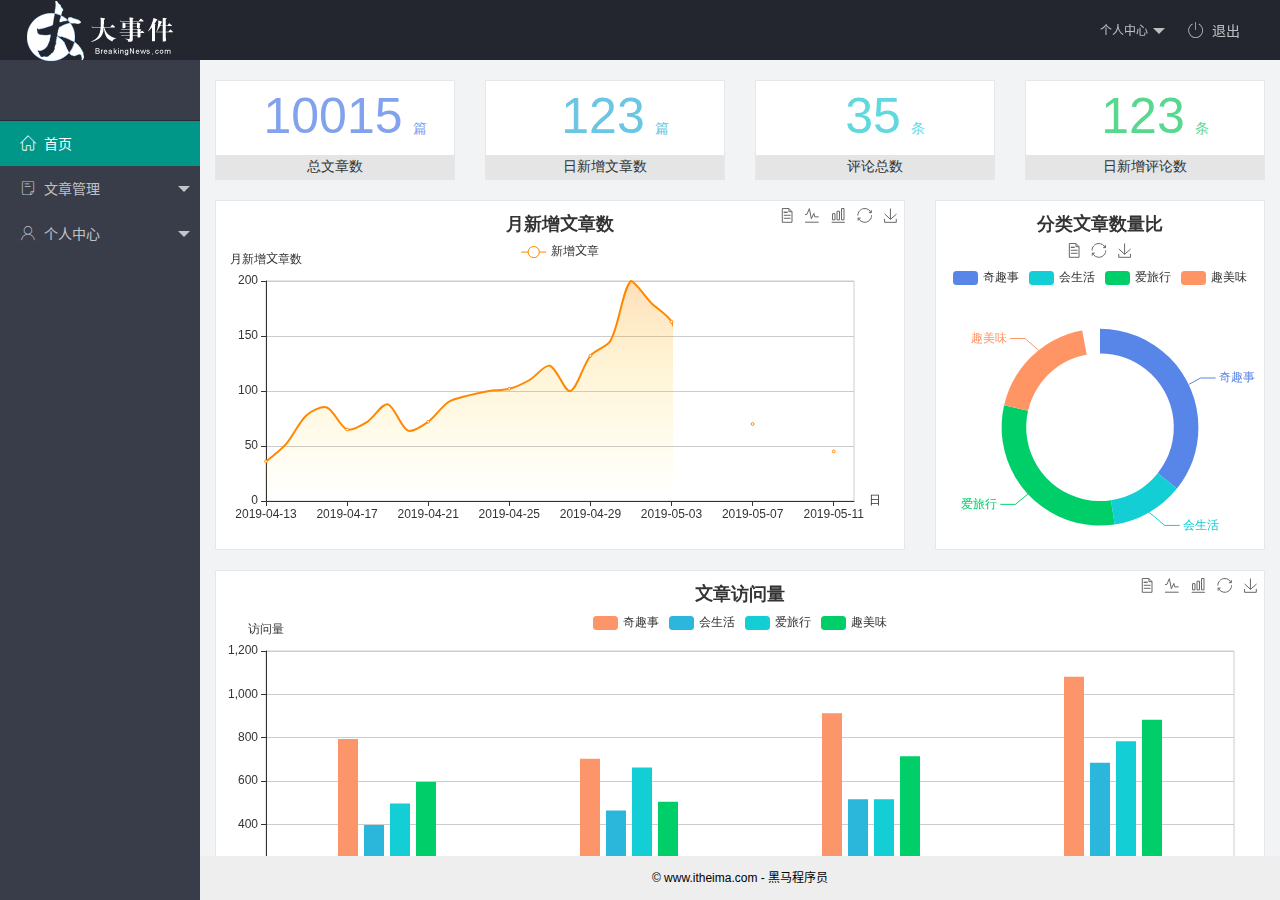
==== commit ec4b8719: "用户信息界面完成" ====
--- a/index.html
+++ b/index.html
@@ -1,5 +1,5 @@
 <!DOCTYPE html>
-<html lang="en">
+<html lang="Zh-cn">
 
 <head>
     <meta charset="UTF-8" />
@@ -8,7 +8,7 @@
     <!-- 导入 layui 的样式表 -->
     <link rel="stylesheet" href="/assets/lib/layui/css/layui.css" />
     <!-- 引入自己的样式文件 -->
-    <link rel="stylesheet" href="./assets/css/index.css">
+    <link rel="stylesheet" href="/assets/css/index.css">
     <!-- 导入第三方图标库 -->
     <link rel="stylesheet" href="/assets/fonts/iconfont.css" />
 </head>
@@ -24,14 +24,14 @@
                 <li class="layui-nav-item">
                     <!-- 右侧导航栏上面头像 -->
                     <a href="javascript:;" class="userinfo">
-                        <img src="http://t.cn/RCzsdCq" class="layui-nav-img" />
-                        <span class="text-avatar">A</span>
+                        <img  class="layui-nav-img" style="display: none;"/>
+                        <span class="text-avatar"  style="display: none;"></span>
                         个人中心
                     </a>
                     <dl class="layui-nav-child">
-                        <dd><a href="">基本资料</a></dd>
-                        <dd><a href="">更换头像</a></dd>
-                        <dd><a href="">重置密码</a></dd>
+                        <dd><a href="/user/user_info.html" target="fm">基本资料</a></dd>
+                        <dd><a href="/user/user_avatar.html" target="fm">更换头像</a></dd>
+                        <dd><a href="/user/user_pwd.html" target="fm">重置密码</a></dd>
                     </dl>
                 </li>
                 <li class="layui-nav-item"><a href="javascript:;" id="exit"><span class="iconfont icon-tuichu"></span>退出</a></li>
@@ -42,9 +42,9 @@
             <div class="layui-side-scroll">
                 <!-- 左侧侧边栏上面头像 -->
                 <div class="userinfo">
-                    <img src="http://t.cn/RCzsdCq" class="layui-nav-img" />
-                    <span class="text-avatar">A</span>
-                    <span id="welcome">欢迎 ***</span>
+                    <img class="layui-nav-img" style="display: none;" />
+                    <span class="text-avatar" style="display: none;"></span>
+                    <span id="welcome"></span>
                 </div>
                 <!-- 左侧导航区域（可配合layui已有的垂直导航） -->
                 <ul class="layui-nav layui-nav-tree " lay-shrink='all'>
@@ -70,13 +70,13 @@
                         <a href="javascript:;"><span class="iconfont icon-user"></span>个人中心</a>
                         <dl class="layui-nav-child">
                             <dd>
-                                <a href="javascript:;"><i class="layui-icon layui-icon-form"></i>基本资料</a>
+                                <a href="/user/user_info.html" target="fm"><i class="layui-icon layui-icon-form"></i>基本资料</a>
                             </dd>
                             <dd>
-                                <a href="javascript:;"><i class="layui-icon layui-icon-face-surprised"></i>更换头像</a>
+                                <a href="/user/user_avatar.html" target="fm"><i class="layui-icon layui-icon-face-surprised"></i>更换头像</a>
                             </dd>
                             <dd>
-                                <a href="javascript:;"><i class="layui-icon layui-icon-util"></i>重置密码</a>
+                                <a href="/user/user_pwd.html" target="fm"><i class="layui-icon layui-icon-util"></i>重置密码</a>
                             </dd>
                         </dl>
                     </li>
@@ -87,7 +87,7 @@
         <div class="layui-body">
             <!-- 内容主体区域 -->
             <!-- 指定默认的打开页面  ./home/dashboard.html-->
-            <iframe src="./home/dashboard.html" name="fm" frameborder="0"></iframe>
+            <iframe src="/home/dashboard.html" name="fm" frameborder="0"></iframe>
         </div>
 
         <div class="layui-footer">
@@ -98,13 +98,13 @@
     <!-- 导入 layui 的JS文件 -->
     <script src="/assets/lib/layui/layui.all.js"></script>
     <!-- 导入 jQuery -->
-    <script src="./assets/lib/jquery.js"></script>
+    <script src="/assets/lib/jquery.js"></script>
     <!-- 导入baseAPI  -->
-    <script src="./assets/js/baseAPI.js"></script>
+    <script src="/assets/js/baseAPI.js"></script>
     <!-- 调用身份信息过期配置 -->
-    <script src="./assets/js/locaSetTime.js"></script>
+    <script src="/assets/js/locaSetTime.js"></script>
     <!-- 导入自己的 js -->
-    <script src="./assets/js/index.js"></script>
+    <script src="/assets/js/index.js"></script>
 </body>
 
 </html>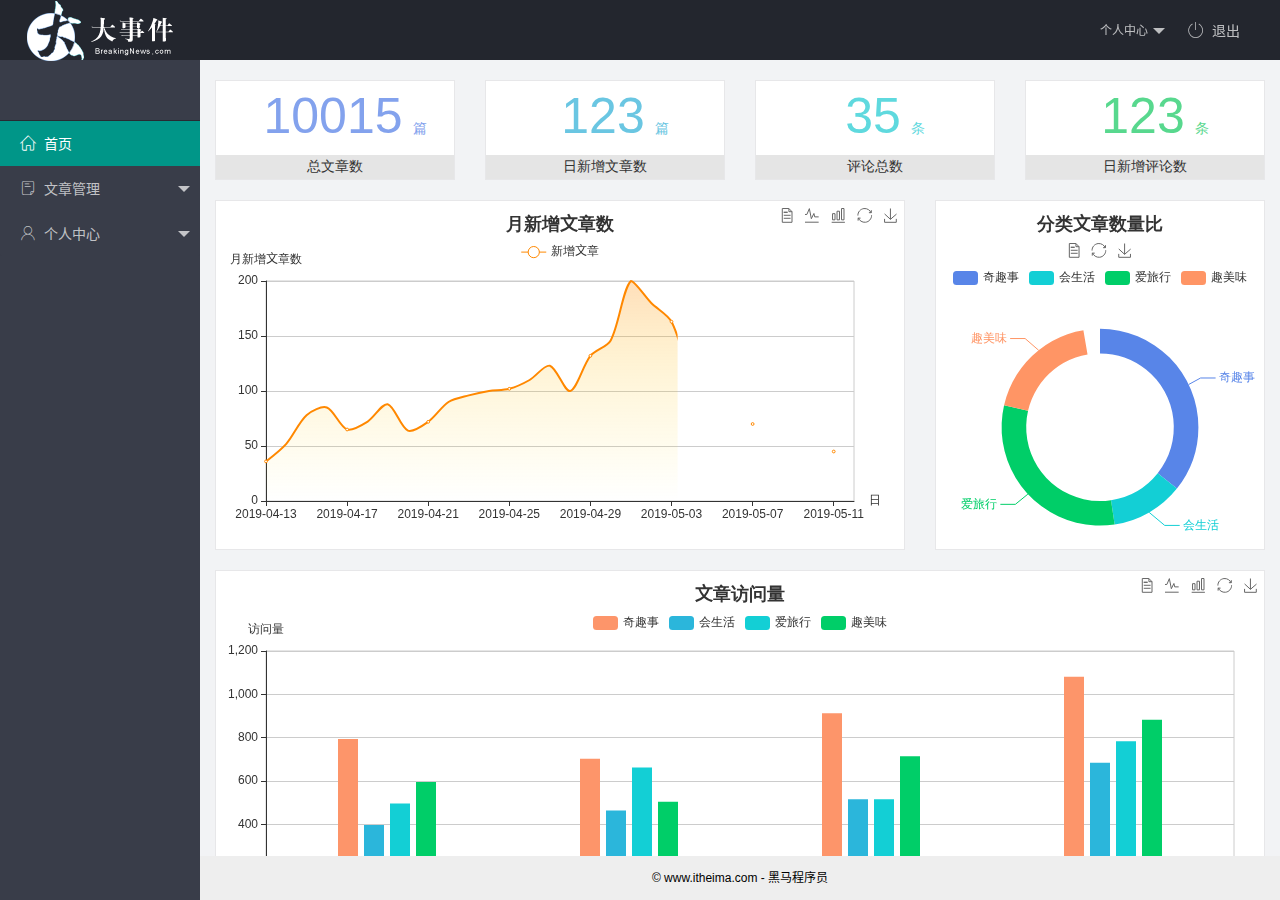
==== commit 827c16c5: "完成用户信息界面" ====
--- a/index.html
+++ b/index.html
@@ -56,7 +56,7 @@
                         <a class="" href="javascript:;"><span class="iconfont icon-16"></span>文章管理</a>
                         <dl class="layui-nav-child">
                             <dd>
-                                <a href="javascript:;"><i class="layui-icon layui-icon-app"></i>文章类别</a>
+                                <a href="/article/art_cate.html" target="fm"><i class="layui-icon layui-icon-app"></i>文章类别</a>
                             </dd>
                             <dd>
                                 <a href="javascript:;"><i class="layui-icon layui-icon-template-1"></i>文章列表</a>
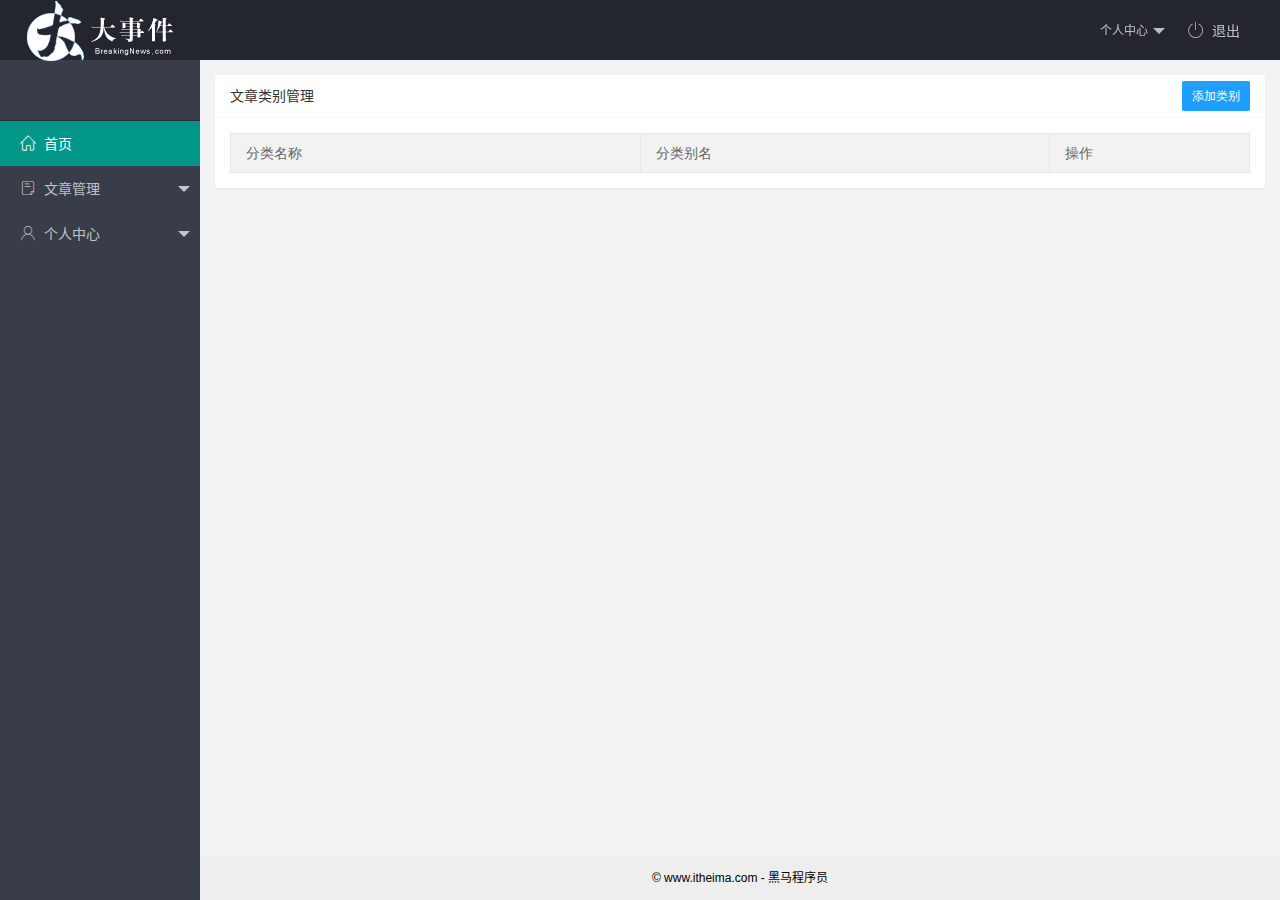
==== commit f7288e4a: "文章类别管理功能完成" ====
--- a/index.html
+++ b/index.html
@@ -87,7 +87,7 @@
         <div class="layui-body">
             <!-- 内容主体区域 -->
             <!-- 指定默认的打开页面  ./home/dashboard.html-->
-            <iframe src="/home/dashboard.html" name="fm" frameborder="0"></iframe>
+            <iframe src="/article/art_cate.html" name="fm" frameborder="0"></iframe>
         </div>
 
         <div class="layui-footer">
@@ -103,6 +103,8 @@
     <script src="/assets/js/baseAPI.js"></script>
     <!-- 调用身份信息过期配置 -->
     <script src="/assets/js/locaSetTime.js"></script>
+    <!-- 导入template js -->
+    <script src="/assets/lib/template-web.js"></script>
     <!-- 导入自己的 js -->
     <script src="/assets/js/index.js"></script>
 </body>
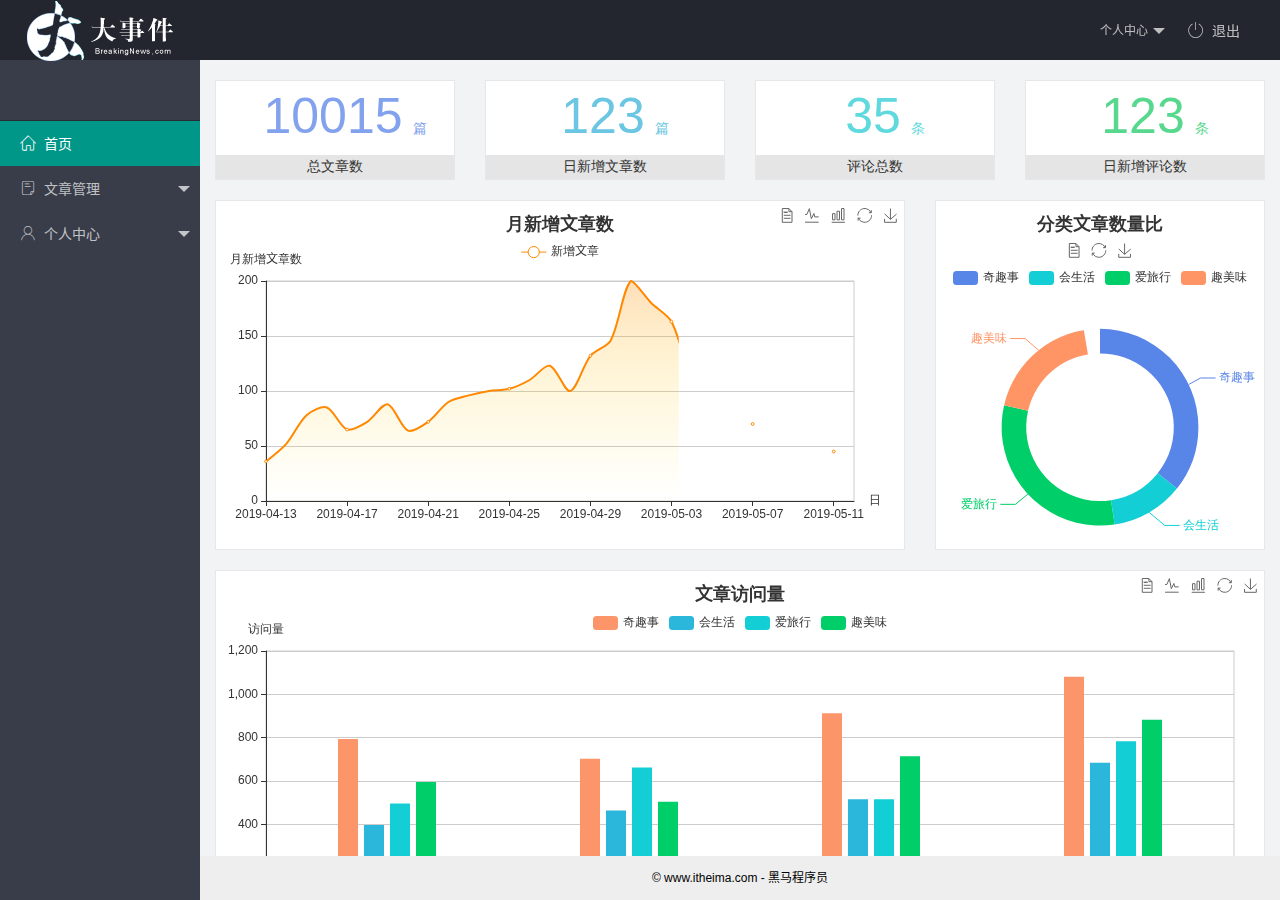
==== commit 8821f087: "文章管理界面完成" ====
--- a/index.html
+++ b/index.html
@@ -59,10 +59,10 @@
                                 <a href="/article/art_cate.html" target="fm"><i class="layui-icon layui-icon-app"></i>文章类别</a>
                             </dd>
                             <dd>
-                                <a href="javascript:;"><i class="layui-icon layui-icon-template-1"></i>文章列表</a>
+                                <a href="/article/art_list.html" target="fm"><i class="layui-icon layui-icon-template-1"></i>文章列表</a>
                             </dd>
                             <dd>
-                                <a href="javascript:;"><i class="layui-icon layui-icon-release"></i>发布文章</a>
+                                <a href="/article/art_pub.html" target="fm"><i class="layui-icon layui-icon-release"></i>发布文章</a>
                             </dd>
                         </dl>
                     </li>
@@ -87,7 +87,7 @@
         <div class="layui-body">
             <!-- 内容主体区域 -->
             <!-- 指定默认的打开页面  ./home/dashboard.html-->
-            <iframe src="/article/art_cate.html" name="fm" frameborder="0"></iframe>
+            <iframe src="/home/dashboard.html" name="fm" frameborder="0"></iframe>
         </div>
 
         <div class="layui-footer">
